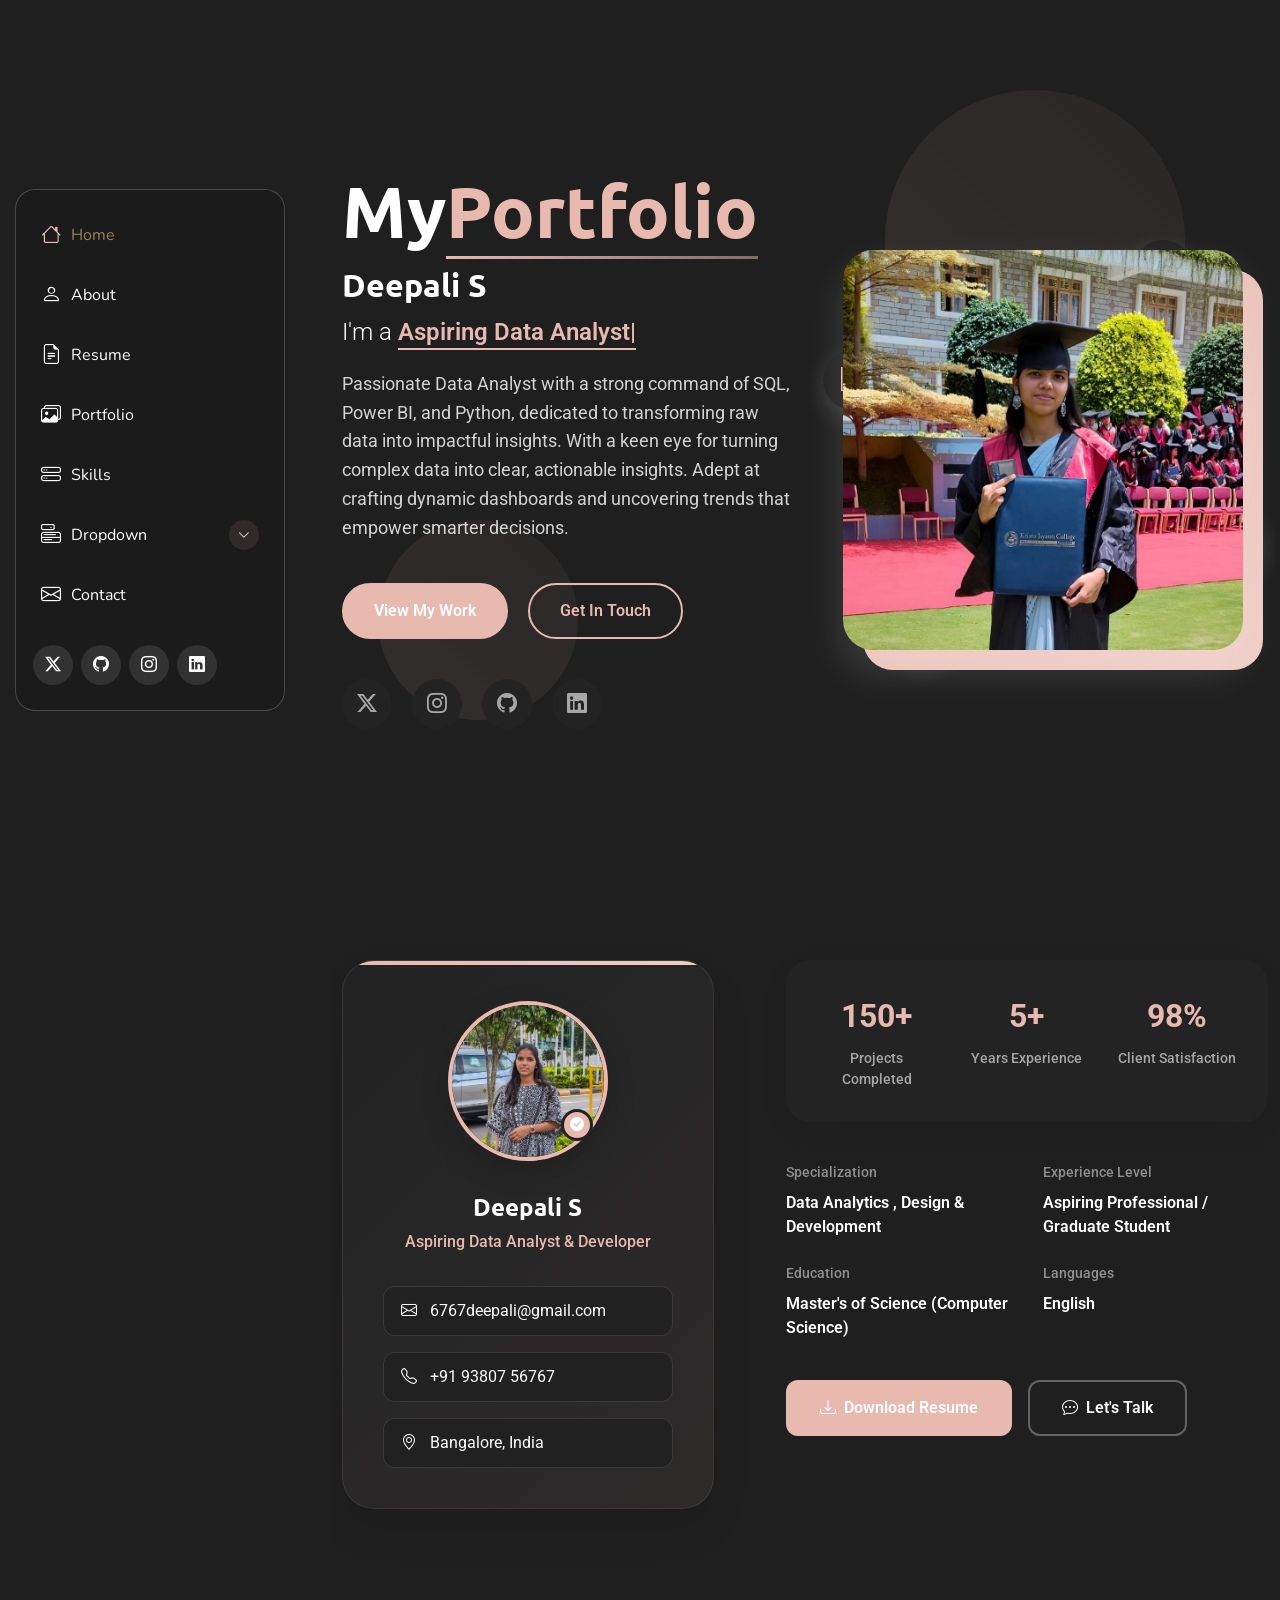
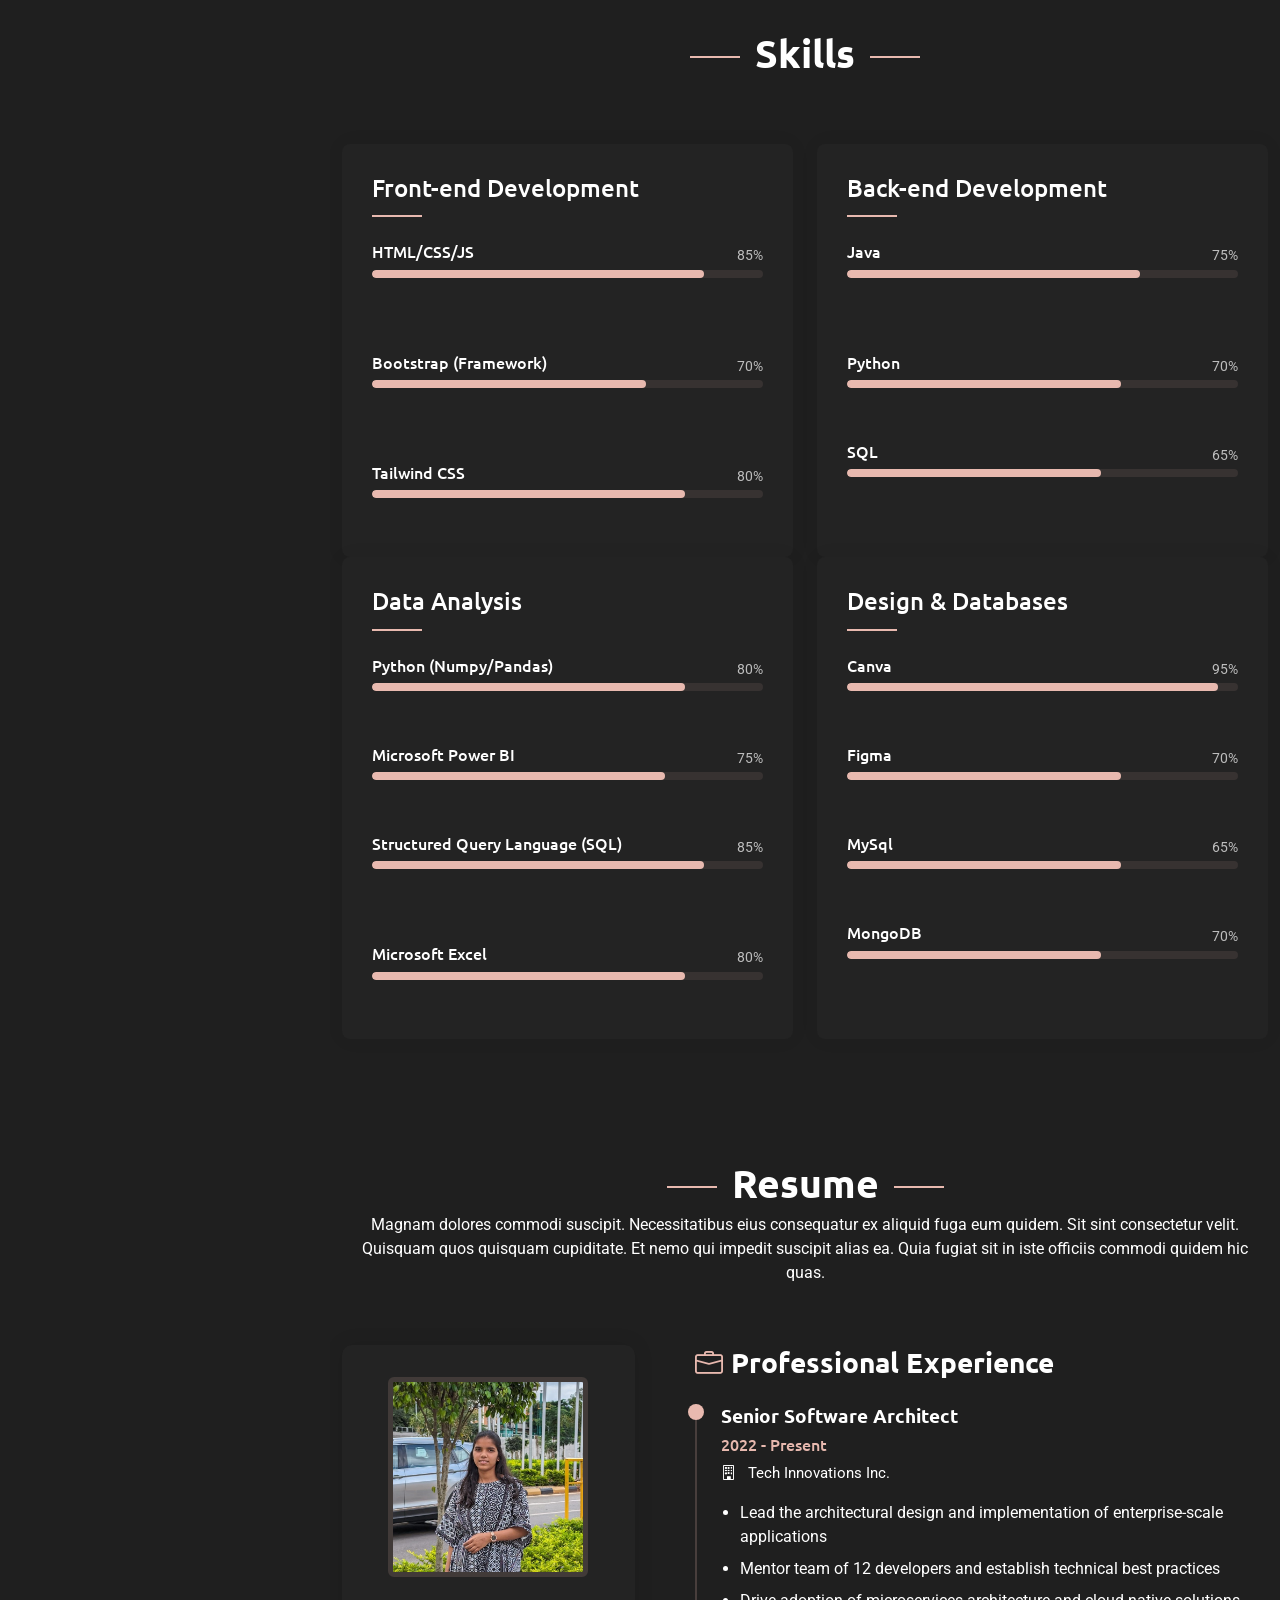
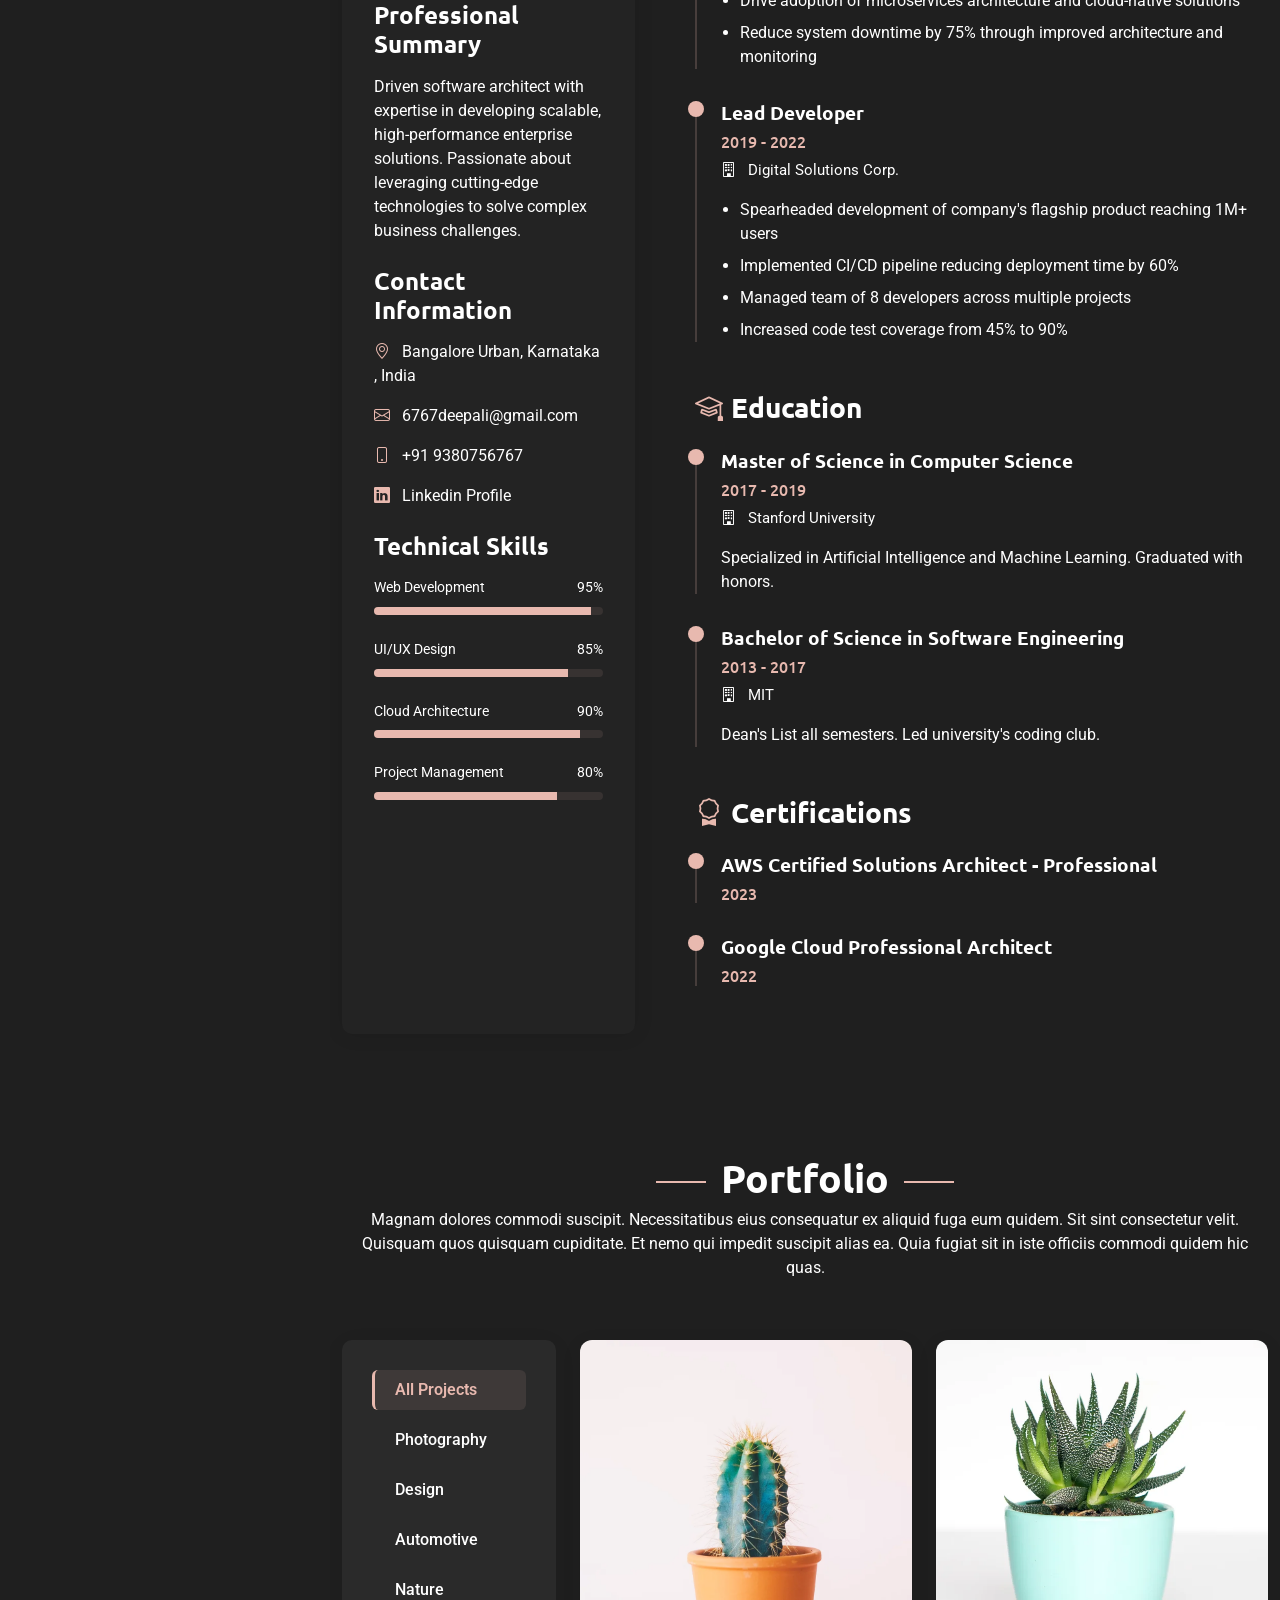
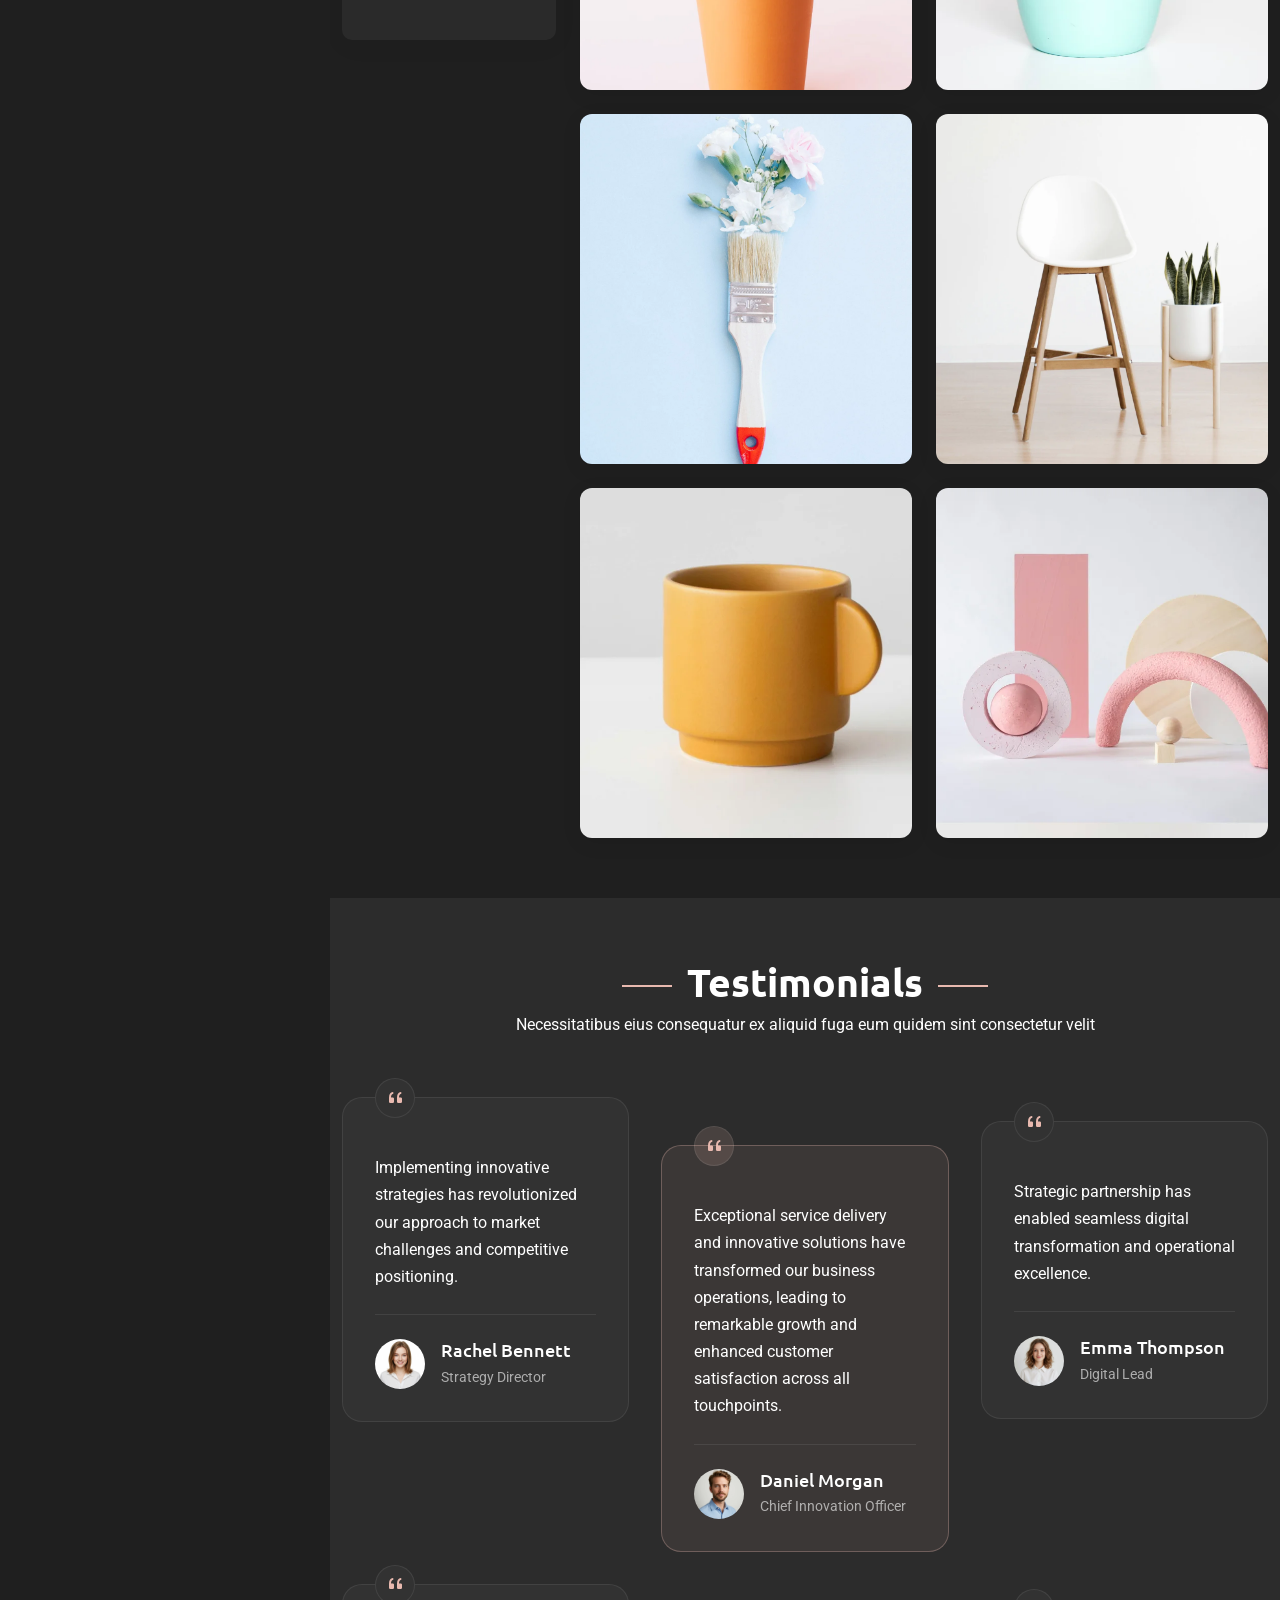
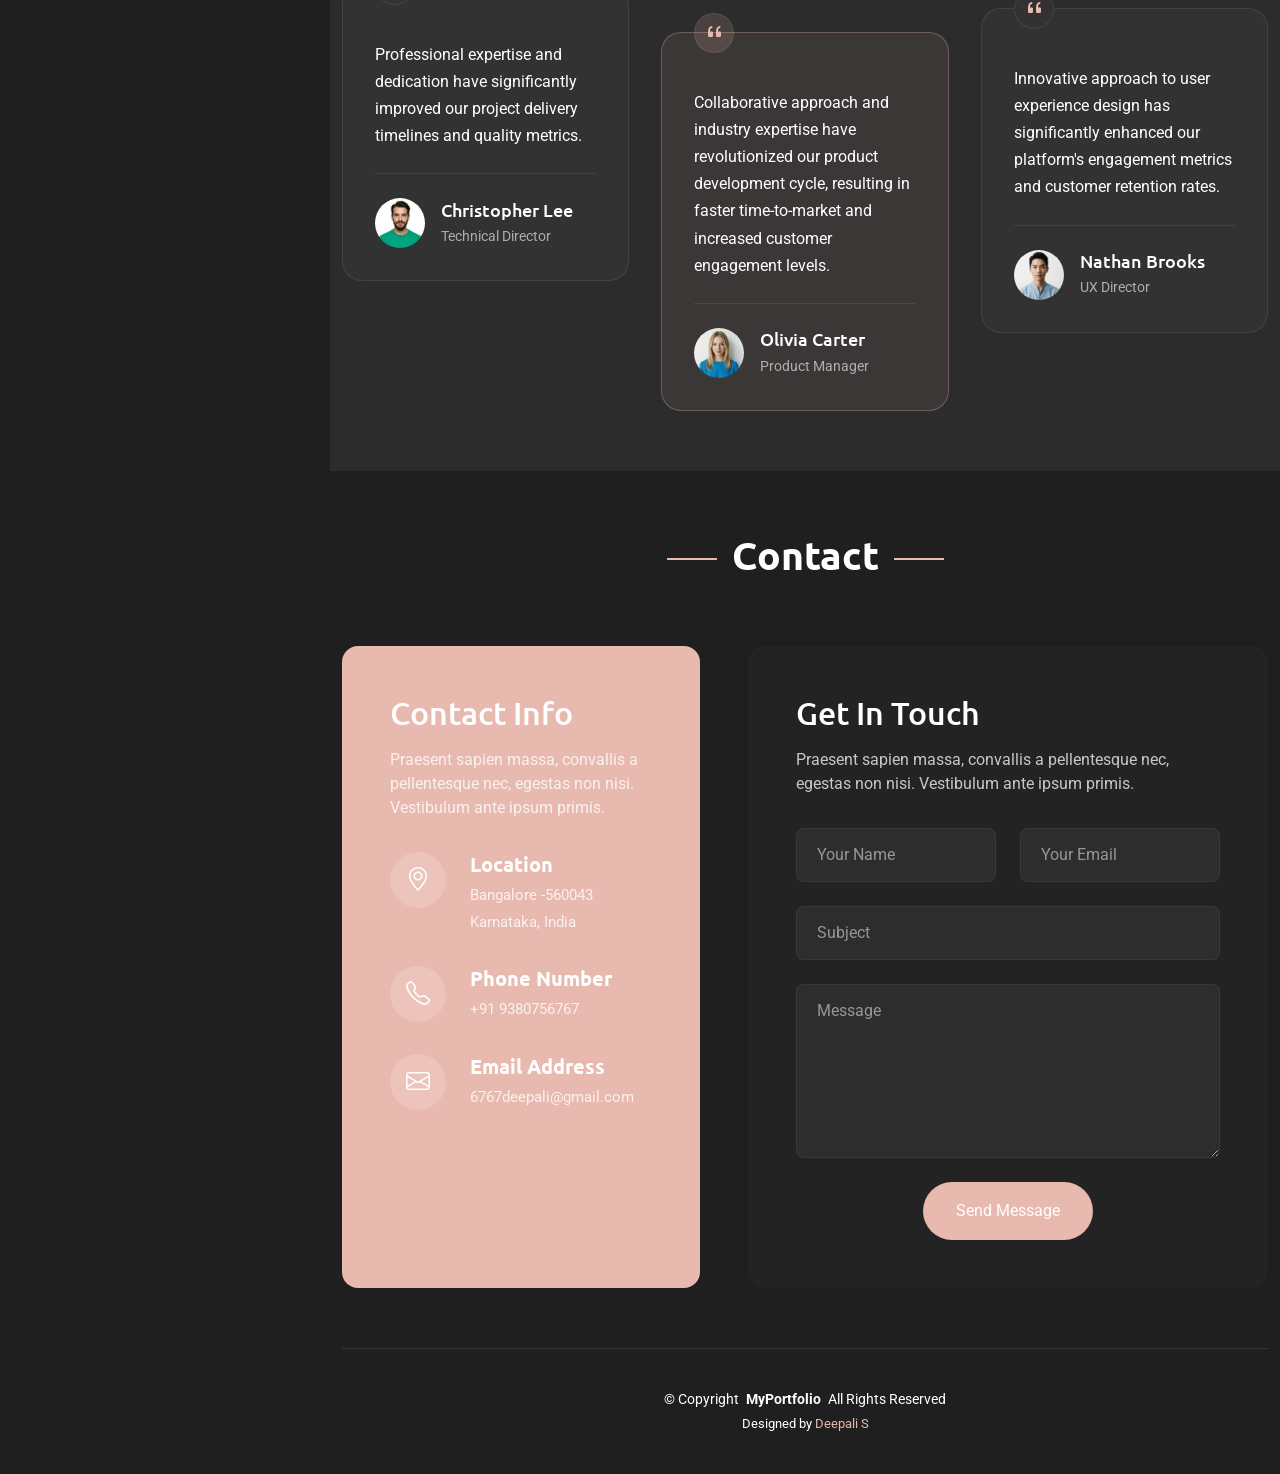
==== html/index.html @ 489d0251 "first commit" ====
<!DOCTYPE html>
<html lang="en">

<head>
  <meta charset="utf-8">
  <meta content="width=device-width, initial-scale=1.0" name="viewport">
  <title>My-Portfolio</title>
  <meta name="description" content="">
  <meta name="keywords" content="">

  <!-- Favicons -->
  <link href="../assets/img/favicon.png" rel="icon">
  <link href="../assets/img/apple-touch-icon.png" rel="apple-touch-icon">

  <!-- Fonts -->
  <link href="https://fonts.googleapis.com" rel="preconnect">
  <link href="https://fonts.gstatic.com" rel="preconnect" crossorigin>
  <link href="https://fonts.googleapis.com/css2?family=Roboto:ital,wght@0,100;0,300;0,400;0,500;0,700;0,900;1,100;1,300;1,400;1,500;1,700;1,900&family=Ubuntu:ital,wght@0,300;0,400;0,500;0,700;1,300;1,400;1,500;1,700&family=Nunito:ital,wght@0,200;0,300;0,400;0,500;0,600;0,700;0,800;0,900;1,200;1,300;1,400;1,500;1,600;1,700;1,800;1,900&display=swap" rel="stylesheet">

  <!-- Vendor CSS Files -->
  <link href="../assets/vendor/bootstrap/css/bootstrap.min.css" rel="stylesheet">
  <link href="../assets/vendor/bootstrap-icons/bootstrap-icons.css" rel="stylesheet">
  <link href="../assets/vendor/aos/aos.css" rel="stylesheet">
  <link href="../assets/vendor/glightbox/css/glightbox.min.css" rel="stylesheet">
  <link href="../assets/vendor/swiper/swiper-bundle.min.css" rel="stylesheet">

  <!-- Main CSS File -->
  <link href="../assets/css/main.css" rel="stylesheet">

  <!-- =======================================================
  * Template Name: SnapFolio
  * Template URL: https://bootstrapmade.com/snapfolio-bootstrap-portfolio-template/
  * Updated: Jun 13 2025 with Bootstrap v5.3.6
  * Author: BootstrapMade.com
  * License: https://bootstrapmade.com/license/
  ======================================================== -->
</head>

<body class="index-page">

  <header id="header" class="header dark-background d-flex flex-column justify-content-center">
    <i class="header-toggle d-xl-none bi bi-list"></i>

    <div class="header-container d-flex flex-column align-items-start">
      <nav id="navmenu" class="navmenu">
        <ul>
          <li><a href="#hero" class="active"><i class="bi bi-house navicon"></i>Home</a></li>
          <li><a href="#about"><i class="bi bi-person navicon"></i> About</a></li>
          <li><a href="#resume"><i class="bi bi-file-earmark-text navicon"></i> Resume</a></li>
          <li><a href="#portfolio"><i class="bi bi-images navicon"></i> Portfolio</a></li>
          <li><a href="#skills"><i class="bi bi-hdd-stack navicon"></i> Skills</a></li>
          <li class="dropdown"><a href="#"><i class="bi bi-menu-button navicon"></i> <span>Dropdown</span> <i class="bi bi-chevron-down toggle-dropdown"></i></a>
            <ul>
              <li><a href="#">Dropdown 1</a></li>
              <li class="dropdown"><a href="#"><span>Deep Dropdown</span> <i class="bi bi-chevron-down toggle-dropdown"></i></a>
                <ul>
                  <li><a href="#">Deep Dropdown 1</a></li>
                  <li><a href="#">Deep Dropdown 2</a></li>
                  <li><a href="#">Deep Dropdown 3</a></li>
                  <li><a href="#">Deep Dropdown 4</a></li>
                  <li><a href="#">Deep Dropdown 5</a></li>
                </ul>
              </li>
              <li><a href="#">Dropdown 2</a></li>
              <li><a href="#">Dropdown 3</a></li>
              <li><a href="#">Dropdown 4</a></li>
            </ul>
          </li>
          <li><a href="#contact"><i class="bi bi-envelope navicon"></i> Contact</a></li>
        </ul>
      </nav>

      <div class="social-links text-center">
        <a href="https://x.com/Deepa218878745?t=8wn1G0HInYg3TPsV9mpWaw&s=09"><i class="bi bi-twitter-x"></i></a>
        <a href="https://github.com/Deepali949593"><i class="bi bi-github"></i></a>
        <a href="https://www.instagram.com/_deepali25_/?igsh=MTNoZnQ5ZDhnbW82dg%3D%3D#"><i class="bi bi-instagram"></i></a>
        <a href="https://www.linkedin.com/in/deepali-s-273997238?utm_source=share&utm_campaign=share_via&utm_content=profile&utm_medium=android_app"><i class="bi bi-linkedin"></i></a>


      </div>

    </div>

  </header>

  <main class="main">

    <!-- Hero Section -->
    <section id="hero" class="hero section">

      <div class="background-elements">
        <div class="bg-circle circle-1"></div>
        <div class="bg-circle circle-2"></div>
      </div>

      <div class="hero-content">

        <div class="container">
          <div class="row align-items-center">

            <div class="col-lg-6" data-aos="fade-right" data-aos-delay="100">
              <div class="hero-text">
                <h1>My<span class="accent-text">Portfolio</span></h1>
                <h2>Deepali S</h2>
                <p class="lead">I'm a <span class="typed" data-typed-items="Aspiring Data Analyst, Designer, Python Developer, Developer"></span></p>
                <p class="description">Passionate Data Analyst with a strong command of SQL, Power BI, and Python, dedicated to transforming raw data
                  into impactful insights. With a keen eye for turning complex data into clear, actionable insights.
                  Adept at crafting dynamic dashboards and uncovering trends that empower smarter decisions.</p>

                <div class="hero-actions">
                  <a href="#portfolio" class="btn btn-primary">View My Work</a>
                  <a href="#contact" class="btn btn-outline">Get In Touch</a>
                </div>

                <div class="social-links">
                  <a href="https://x.com/Deepa218878745?t=8wn1G0HInYg3TPsV9mpWaw&s=09"><i class="bi bi-twitter-x"></i></a>
                  <a href="https://www.instagram.com/_deepali25_/?igsh=MTNoZnQ5ZDhnbW82dg%3D%3D#"><i class="bi bi-instagram"></i></a>
                  <a href="https://github.com/Deepali949593"><i class="bi bi-github"></i></a>
                  <a href="https://www.linkedin.com/in/deepali-s-273997238?utm_source=share&utm_campaign=share_via&utm_content=profile&utm_medium=android_app"><i class="bi bi-linkedin"></i></a>
                </div>
              </div>
            </div>

            <div class="col-lg-6" data-aos="fade-left" data-aos-delay="200">
              <div class="hero-visual">
                <div class="profile-container">
                  <div class="profile-background"></div>
                  <img src="../assets/img/profile/profile-2.jpg" alt="Alexander Chen" class="profile-image">
                  <div class="floating-elements">
                    <div class="floating-icon icon-1"><i class="bi bi-palette"></i></div>
                    <div class="floating-icon icon-2"><i class="bi bi-code-slash"></i></div>
                    <div class="floating-icon icon-3"><i class="bi bi-lightbulb"></i></div>
                    <div class="floating-icon icon-4"><i class="bi bi-graph-up"></i></div>
                  </div>
                </div>
              </div>
            </div>

          </div>
        </div>
      </div>

    </section><!-- /Hero Section -->

    <!-- About Section -->
    <section id="about" class="about section">

      <div class="container" data-aos="fade-up" data-aos-delay="100">

        <div class="row">
          <div class="col-lg-5" data-aos="zoom-in" data-aos-delay="200">
            <div class="profile-card">
              <div class="profile-header">
                <div class="profile-image">
                  <img src="../assets/img/profile/profile-square-3.jpg" alt="Profile Image" class="img-fluid">
                </div>
                <div class="profile-badge">
                  <i class="bi bi-check-circle-fill"></i>
                </div>
              </div>

              <div class="profile-content">
                <h3>Deepali S</h3>
                <p class="profession">Aspiring Data Analyst &amp; Developer</p>

                <div class="contact-links">
                  <a href="mailto:6767deepali@gmail.com" class="contact-item">
                    <i class="bi bi-envelope"></i>
                    6767deepali@gmail.com
                  </a>
                  <a href="tel:+919380756767" class="contact-item">
                    <i class="bi bi-telephone"></i>
                    +91 93807 56767
                  </a>
                  <a href="#" class="contact-item">
                    <i class="bi bi-geo-alt"></i>
                    Bangalore, India
                  </a>
                </div>
              </div>
            </div>
          </div>

          <div class="col-lg-7" data-aos="fade-left" data-aos-delay="300">
            <div class="about-content">
<!--              <div class="section-header">-->
<!--                <span class="badge-text">Get to Know Me</span>-->
<!--                <h2>Passionate About Creating Digital Experiences</h2>-->
<!--              </div>-->

<!--              <div class="description">-->
<!--                <p>Sed ut perspiciatis unde omnis iste natus error sit voluptatem accusantium doloremque laudantium, totam rem aperiam, eaque ipsa quae ab illo inventore veritatis et quasi architecto beatae vitae dicta sunt explicabo.</p>-->

<!--                <p>Ut enim ad minima veniam, quis nostrum exercitationem ullam corporis suscipit laboriosam, nisi ut aliquid ex ea commodi consequatur.</p>-->
<!--              </div>-->

              <div class="stats-grid">
                <div class="stat-item">
                  <div class="stat-number">150+</div>
                  <div class="stat-label">Projects Completed</div>
                </div>
                <div class="stat-item">
                  <div class="stat-number">5+</div>
                  <div class="stat-label">Years Experience</div>
                </div>
                <div class="stat-item">
                  <div class="stat-number">98%</div>
                  <div class="stat-label">Client Satisfaction</div>
                </div>
              </div>

              <div class="details-grid">
                <div class="detail-row">
                  <div class="detail-item">
                    <span class="detail-label">Specialization</span>
                    <span class="detail-value">Data Analytics , Design  &amp; Development</span>
                  </div>
                  <div class="detail-item">
                    <span class="detail-label">Experience Level</span>
                    <span class="detail-value">Aspiring Professional / Graduate Student</span>
                  </div>
                </div>
                <div class="detail-row">
                  <div class="detail-item">
                    <span class="detail-label">Education</span>
                    <span class="detail-value">Master's of Science (Computer Science)</span>
                  </div>
                  <div class="detail-item">
                    <span class="detail-label">Languages</span>
                    <span class="detail-value">English </span>
                  </div>
                </div>
              </div>

              <div class="cta-section">
                <a href="../assets/img/Deepali_Resume.pdf" class="btn btn-primary" download>
                  <i class="bi bi-download"></i>
                  Download Resume
                </a>
                <a href="#contact" class="btn btn-outline">
                  <i class="bi bi-chat-dots"></i>
                  Let's Talk
                </a>
              </div>
            </div>
          </div>
        </div>

      </div>

    </section><!-- /About Section -->

    <!-- Stats Section -->
<!--    <section id="stats" class="stats section light-background">-->

<!--      <div class="container" data-aos="fade-up" data-aos-delay="100">-->

<!--        <div class="row justify-content-center">-->
<!--          <div class="col-lg-10">-->
<!--            <div class="stats-wrapper">-->
<!--              <div class="stats-item" data-aos="zoom-in" data-aos-delay="150">-->
<!--                <div class="icon-wrapper">-->
<!--                  <i class="bi bi-emoji-smile"></i>-->
<!--                </div>-->
<!--                <span data-purecounter-start="0" data-purecounter-end="232" data-purecounter-duration="1" class="purecounter"></span>-->
<!--                <p>Happy Clients</p>-->
<!--              </div>&lt;!&ndash; End Stats Item &ndash;&gt;-->

<!--              <div class="stats-item" data-aos="zoom-in" data-aos-delay="200">-->
<!--                <div class="icon-wrapper">-->
<!--                  <i class="bi bi-journal-richtext"></i>-->
<!--                </div>-->
<!--                <span data-purecounter-start="0" data-purecounter-end="521" data-purecounter-duration="1" class="purecounter"></span>-->
<!--                <p>Projects</p>-->
<!--              </div>&lt;!&ndash; End Stats Item &ndash;&gt;-->

<!--              <div class="stats-item" data-aos="zoom-in" data-aos-delay="250">-->
<!--                <div class="icon-wrapper">-->
<!--                  <i class="bi bi-headset"></i>-->
<!--                </div>-->
<!--                <span data-purecounter-start="0" data-purecounter-end="1463" data-purecounter-duration="1" class="purecounter"></span>-->
<!--                <p>Hours Of Support</p>-->
<!--              </div>&lt;!&ndash; End Stats Item &ndash;&gt;-->

<!--              <div class="stats-item" data-aos="zoom-in" data-aos-delay="300">-->
<!--                <div class="icon-wrapper">-->
<!--                  <i class="bi bi-people"></i>-->
<!--                </div>-->
<!--                <span data-purecounter-start="0" data-purecounter-end="15" data-purecounter-duration="1" class="purecounter"></span>-->
<!--                <p>Hard Workers</p>-->
<!--              </div>&lt;!&ndash; End Stats Item &ndash;&gt;-->
<!--            </div>-->
<!--          </div>-->
<!--        </div>-->

<!--      </div>-->

<!--    </section>&lt;!&ndash; /Stats Section &ndash;&gt;-->

    <!-- Skills Section -->
    <section id="skills" class="skills section">

      <!-- Section Title -->
      <div class="container section-title" data-aos="fade-up">
        <h2>Skills</h2>
<!--        <p>Necessitatibus eius consequatur ex aliquid fuga eum quidem sint consectetur velit</p>-->
      </div><!-- End Section Title -->

      <div class="container" data-aos="fade-up" data-aos-delay="100">

        <div class="row">
          <div class="col-lg-6">
            <div class="skills-category" data-aos="fade-up" data-aos-delay="200">
              <h3>Front-end Development</h3>
              <div class="skills-animation">
                <div class="skill-item">
                  <div class="d-flex justify-content-between align-items-center">
                    <h4>HTML/CSS/JS</h4>
                    <span class="skill-percentage">85%</span>
                  </div>
                  <div class="progress">
                    <div class="progress-bar" role="progressbar" aria-valuenow="85" aria-valuemin="0" aria-valuemax="100"></div>
                  </div>
                  <div class="skill-tooltip">Intermediate level knowledge of HTML5 ,CSS3 and JS techniques</div>
                </div>

                <div class="skill-item">
                  <div class="d-flex justify-content-between align-items-center">
                    <h4>Bootstrap (Framework)</h4>
                    <span class="skill-percentage">70%</span>
                  </div>
                  <div class="progress">
                    <div class="progress-bar" role="progressbar" aria-valuenow="70" aria-valuemin="0" aria-valuemax="100"></div>
                  </div>
                  <div class="skill-tooltip">Strong proficiency in ES6+, DOM manipulation, and modern frameworks</div>
                </div>

                <div class="skill-item">
                  <div class="d-flex justify-content-between align-items-center">
                    <h4>Tailwind CSS</h4>
                    <span class="skill-percentage">80%</span>
                  </div>
                  <div class="progress">
                    <div class="progress-bar" role="progressbar" aria-valuenow="80" aria-valuemin="0" aria-valuemax="100"></div>
                  </div>
                  <div class="skill-tooltip">Utility-first CSS framework for fast and responsive UI design.</div>
                </div>
              </div>
            </div><!-- End Frontend Skills -->
          </div>

          <div class="col-lg-6">
            <div class="skills-category" data-aos="fade-up" data-aos-delay="300">
              <h3>Back-end Development</h3>
              <div class="skills-animation">
                <div class="skill-item">
                  <div class="d-flex justify-content-between align-items-center">
                    <h4>Java</h4>
                    <span class="skill-percentage">75%</span>
                  </div>
                  <div class="progress">
                    <div class="progress-bar" role="progressbar" aria-valuenow="75" aria-valuemin="0" aria-valuemax="100"></div>
                  </div>
                  <div class="skill-tooltip"> Develop robust applications with OOP principles and backend logic.</div>
                </div>

                <div class="skill-item">
                  <div class="d-flex justify-content-between align-items-center">
                    <h4>Python</h4>
                    <span class="skill-percentage">70%</span>
                  </div>
                  <div class="progress">
                    <div class="progress-bar" role="progressbar" aria-valuenow="70" aria-valuemin="0" aria-valuemax="100"></div>
                  </div>
                  <div class="skill-tooltip">Python development with Django and data analysis tools</div>
                </div>

                <div class="skill-item">
                  <div class="d-flex justify-content-between align-items-center">
                    <h4>SQL</h4>
                    <span class="skill-percentage">65%</span>
                  </div>
                  <div class="progress">
                    <div class="progress-bar" role="progressbar" aria-valuenow="65" aria-valuemin="0" aria-valuemax="100"></div>
                  </div>
                  <div class="skill-tooltip">Database design, optimization, and complex queries</div>
                </div>
              </div>
            </div><!-- End Backend Skills -->


          </div>
        </div>

      </div>


      <div class="container" data-aos="fade-up" data-aos-delay="100">

        <div class="row">
          <div class="col-lg-6">
            <div class="skills-category" data-aos="fade-up" data-aos-delay="200">
              <h3>Data Analysis</h3>
              <div class="skills-animation">
                <div class="skill-item">
                  <div class="d-flex justify-content-between align-items-center">
                    <h4>Python (Numpy/Pandas)</h4>
                    <span class="skill-percentage">80%</span>
                  </div>
                  <div class="progress">
                    <div class="progress-bar" role="progressbar" aria-valuenow="80" aria-valuemin="0" aria-valuemax="100"></div>
                  </div>
                  <div class="skill-tooltip">Data Cleaning , transformation & Visualization</div>
                </div>

                <div class="skill-item">
                  <div class="d-flex justify-content-between align-items-center">
                    <h4>Microsoft Power BI</h4>
                    <span class="skill-percentage">75%</span>
                  </div>
                  <div class="progress">
                    <div class="progress-bar" role="progressbar" aria-valuenow="75" aria-valuemin="0" aria-valuemax="100"></div>
                  </div>
                  <div class="skill-tooltip">Interactive Dashboards & KPI's</div>
                </div>

                <div class="skill-item">
                  <div class="d-flex justify-content-between align-items-center">
                    <h4>Structured Query Language (SQL) </h4>
                    <span class="skill-percentage">85%</span>
                  </div>
                  <div class="progress">
                    <div class="progress-bar" role="progressbar" aria-valuenow="85" aria-valuemin="0" aria-valuemax="100"></div>
                  </div>
                  <div class="skill-tooltip">Optimized SQL queries for data analysis, reporting, and database management.</div>
                </div>

                <div class="skill-item">
                  <div class="d-flex justify-content-between align-items-center">
                    <h4>Microsoft Excel </h4>
                    <span class="skill-percentage">80%</span>
                  </div>
                  <div class="progress">
                    <div class="progress-bar" role="progressbar" aria-valuenow="80" aria-valuemin="0" aria-valuemax="100"></div>
                  </div>
                  <div class="skill-tooltip">Pivot tables,Power Query, lookups & DB Connections</div>
                </div>
              </div>
            </div><!-- End Data Analysis Skills -->
          </div>

          <div class="col-lg-6">
            <div class="skills-category" data-aos="fade-up" data-aos-delay="300">
              <h3>Design & Databases </h3>
              <div class="skills-animation">
                <div class="skill-item">
                  <div class="d-flex justify-content-between align-items-center">
                    <h4>Canva</h4>
                    <span class="skill-percentage">95%</span>
                  </div>
                  <div class="progress">
                    <div class="progress-bar" role="progressbar" aria-valuenow="95" aria-valuemin="0" aria-valuemax="100"></div>
                  </div>
                  <div class="skill-tooltip">Creative designs, Logo's , Posters and Portfolio's</div>
                </div>

                <div class="skill-item">
                  <div class="d-flex justify-content-between align-items-center">
                    <h4>Figma</h4>
                    <span class="skill-percentage">70%</span>
                  </div>
                  <div class="progress">
                    <div class="progress-bar" role="progressbar" aria-valuenow="70" aria-valuemin="0" aria-valuemax="100"></div>
                  </div>
                  <div class="skill-tooltip">UI/UX wireframing, prototyping & collaborative design</div>
                </div>

                <div class="skill-item">
                  <div class="d-flex justify-content-between align-items-center">
                    <h4>MySql</h4>
                    <span class="skill-percentage">65%</span>
                  </div>
                  <div class="progress">
                    <div class="progress-bar" role="progressbar" aria-valuenow="70" aria-valuemin="0" aria-valuemax="100"></div>
                  </div>
                  <div class="skill-tooltip">Relational database queries, joins, and schema design</div>
                </div>

                <div class="skill-item">
                  <div class="d-flex justify-content-between align-items-center">
                    <h4>MongoDB</h4>
                    <span class="skill-percentage">70%</span>
                  </div>
                  <div class="progress">
                    <div class="progress-bar" role="progressbar" aria-valuenow="65" aria-valuemin="0" aria-valuemax="100"></div>
                  </div>
                  <div class="skill-tooltip">NoSQL document-based modeling and CRUD operations</div>
                </div>
              </div>
            </div><!-- End Design and Databases -->


          </div>
        </div>

      </div>

    </section><!-- /Skills Section -->

    <!-- Resume Section -->
    <section id="resume" class="resume section">

      <!-- Section Title -->
      <div class="container section-title" data-aos="fade-up">
        <h2>Resume</h2>
        <p>Magnam dolores commodi suscipit. Necessitatibus eius consequatur ex aliquid fuga eum quidem. Sit sint consectetur velit. Quisquam quos quisquam cupiditate. Et nemo qui impedit suscipit alias ea. Quia fugiat sit in iste officiis commodi quidem hic quas.</p>
      </div><!-- End Section Title -->

      <div class="container" data-aos="fade-up" data-aos-delay="100">

        <div class="row gy-4">
          <!-- Left column with summary and contact -->
          <div class="col-lg-4">
            <div class="resume-side" data-aos="fade-right" data-aos-delay="100">
              <div class="profile-img mb-4">
                <img src="../assets/img/profile/profile-square-3.jpg" alt="Profile" class="img-fluid rounded">
              </div>

              <h3>Professional Summary</h3>
              <p>Driven software architect with expertise in developing scalable, high-performance enterprise solutions. Passionate about leveraging cutting-edge technologies to solve complex business challenges.</p>

              <h3 class="mt-4">Contact Information</h3>
              <ul class="contact-info list-unstyled">
                <li><i class="bi bi-geo-alt"></i> Bangalore Urban, Karnataka , India</li>
                <li><i class="bi bi-envelope"></i> 6767deepali@gmail.com</li>
                <li><i class="bi bi-phone"></i> +91 9380756767</li>
                <li><i class="bi bi-linkedin"></i> <a href="https://www.linkedin.com/in/deepali-s-273997238?utm_source=share&utm_campaign=share_via&utm_content=profile&utm_medium=android_app" style="color: white;">Linkedin Profile</a>
                  </li>
              </ul>

              <div class="skills-animation mt-4">
                <h3>Technical Skills</h3>
                <div class="skill-item">
                  <div class="d-flex justify-content-between">
                    <span>Web Development</span>
                    <span>95%</span>
                  </div>
                  <div class="progress">
                    <div class="progress-bar" role="progressbar" aria-valuenow="95" aria-valuemin="0" aria-valuemax="100"></div>
                  </div>
                </div>

                <div class="skill-item">
                  <div class="d-flex justify-content-between">
                    <span>UI/UX Design</span>
                    <span>85%</span>
                  </div>
                  <div class="progress">
                    <div class="progress-bar" role="progressbar" aria-valuenow="85" aria-valuemin="0" aria-valuemax="100"></div>
                  </div>
                </div>

                <div class="skill-item">
                  <div class="d-flex justify-content-between">
                    <span>Cloud Architecture</span>
                    <span>90%</span>
                  </div>
                  <div class="progress">
                    <div class="progress-bar" role="progressbar" aria-valuenow="90" aria-valuemin="0" aria-valuemax="100"></div>
                  </div>
                </div>

                <div class="skill-item">
                  <div class="d-flex justify-content-between">
                    <span>Project Management</span>
                    <span>80%</span>
                  </div>
                  <div class="progress">
                    <div class="progress-bar" role="progressbar" aria-valuenow="80" aria-valuemin="0" aria-valuemax="100"></div>
                  </div>
                </div>
              </div>
            </div>
          </div>

          <!-- Right column with experience and education -->
          <div class="col-lg-8 ps-4 ps-lg-5">
            <!-- Experience Section -->
            <div class="resume-section" data-aos="fade-up">
              <h3><i class="bi bi-briefcase me-2"></i>Professional Experience</h3>

              <div class="resume-item">
                <h4>Senior Software Architect</h4>
                <h5>2022 - Present</h5>
                <p class="company"><i class="bi bi-building"></i> Tech Innovations Inc.</p>
                <ul>
                  <li>Lead the architectural design and implementation of enterprise-scale applications</li>
                  <li>Mentor team of 12 developers and establish technical best practices</li>
                  <li>Drive adoption of microservices architecture and cloud-native solutions</li>
                  <li>Reduce system downtime by 75% through improved architecture and monitoring</li>
                </ul>
              </div>

              <div class="resume-item">
                <h4>Lead Developer</h4>
                <h5>2019 - 2022</h5>
                <p class="company"><i class="bi bi-building"></i> Digital Solutions Corp.</p>
                <ul>
                  <li>Spearheaded development of company's flagship product reaching 1M+ users</li>
                  <li>Implemented CI/CD pipeline reducing deployment time by 60%</li>
                  <li>Managed team of 8 developers across multiple projects</li>
                  <li>Increased code test coverage from 45% to 90%</li>
                </ul>
              </div>
            </div>

            <!-- Education Section -->
            <div class="resume-section" data-aos="fade-up" data-aos-delay="100">
              <h3><i class="bi bi-mortarboard me-2"></i>Education</h3>

              <div class="resume-item">
                <h4>Master of Science in Computer Science</h4>
                <h5>2017 - 2019</h5>
                <p class="company"><i class="bi bi-building"></i> Stanford University</p>
                <p>Specialized in Artificial Intelligence and Machine Learning. Graduated with honors.</p>
              </div>

              <div class="resume-item">
                <h4>Bachelor of Science in Software Engineering</h4>
                <h5>2013 - 2017</h5>
                <p class="company"><i class="bi bi-building"></i> MIT</p>
                <p>Dean's List all semesters. Led university's coding club.</p>
              </div>
            </div>

            <!-- Certifications Section -->
            <div class="resume-section" data-aos="fade-up" data-aos-delay="200">
              <h3><i class="bi bi-award me-2"></i>Certifications</h3>

              <div class="resume-item">
                <h4>AWS Certified Solutions Architect - Professional</h4>
                <h5>2023</h5>
              </div>

              <div class="resume-item">
                <h4>Google Cloud Professional Architect</h4>
                <h5>2022</h5>
              </div>
            </div>
          </div>
        </div>

      </div>

    </section><!-- /Resume Section -->

    <!-- Portfolio Section -->
    <section id="portfolio" class="portfolio section">

      <!-- Section Title -->
      <div class="container section-title" data-aos="fade-up">
        <h2>Portfolio</h2>
        <p>Magnam dolores commodi suscipit. Necessitatibus eius consequatur ex aliquid fuga eum quidem. Sit sint consectetur velit. Quisquam quos quisquam cupiditate. Et nemo qui impedit suscipit alias ea. Quia fugiat sit in iste officiis commodi quidem hic quas.</p>
      </div><!-- End Section Title -->

      <div class="container" data-aos="fade-up" data-aos-delay="100">

        <div class="isotope-layout" data-default-filter="*" data-layout="masonry" data-sort="original-order">

          <div class="row">
            <div class="col-lg-3 filter-sidebar">
              <div class="filters-wrapper" data-aos="fade-right" data-aos-delay="150">
                <ul class="portfolio-filters isotope-filters">
                  <li data-filter="*" class="filter-active">All Projects</li>
                  <li data-filter=".filter-photography">Photography</li>
                  <li data-filter=".filter-design">Design</li>
                  <li data-filter=".filter-automotive">Automotive</li>
                  <li data-filter=".filter-nature">Nature</li>
                </ul>
              </div>
            </div>

            <div class="col-lg-9">
              <div class="row gy-4 portfolio-container isotope-container" data-aos="fade-up" data-aos-delay="200">

                <div class="col-lg-6 col-md-6 portfolio-item isotope-item filter-photography">
                  <div class="portfolio-wrap">
                    <img src="../assets/img/portfolio/portfolio-portrait-1.webp" class="img-fluid" alt="Portfolio Image" loading="lazy">
                    <div class="portfolio-info">
                      <div class="content">
                        <span class="category">Photography</span>
                        <h4>Capturing Moments</h4>
                        <div class="portfolio-links">
                          <a href="../assets/img/portfolio/portfolio-portrait-1.webp" class="glightbox" title="Capturing Moments"><i class="bi bi-plus-lg"></i></a>
                          <a href="portfolio-details.html" title="More Details"><i class="bi bi-arrow-right"></i></a>
                        </div>
                      </div>
                    </div>
                  </div>
                </div><!-- End Portfolio Item -->

                <div class="col-lg-6 col-md-6 portfolio-item isotope-item filter-design">
                  <div class="portfolio-wrap">
                    <img src="../assets/img/portfolio/portfolio-2.webp" class="img-fluid" alt="Portfolio Image" loading="lazy">
                    <div class="portfolio-info">
                      <div class="content">
                        <span class="category">Web Design</span>
                        <h4>Woodcraft Design</h4>
                        <div class="portfolio-links">
                          <a href="../assets/img/portfolio/portfolio-2.webp" class="glightbox" title="Woodcraft Design"><i class="bi bi-plus-lg"></i></a>
                          <a href="portfolio-details.html" title="More Details"><i class="bi bi-arrow-right"></i></a>
                        </div>
                      </div>
                    </div>
                  </div>
                </div><!-- End Portfolio Item -->

                <div class="col-lg-6 col-md-6 portfolio-item isotope-item filter-automotive">
                  <div class="portfolio-wrap">
                    <img src="../assets/img/portfolio/portfolio-portrait-2.webp" class="img-fluid" alt="Portfolio Image" loading="lazy">
                    <div class="portfolio-info">
                      <div class="content">
                        <span class="category">Automotive</span>
                        <h4>Classic Beauty</h4>
                        <div class="portfolio-links">
                          <a href="../assets/img/portfolio/portfolio-portrait-2.webp" class="glightbox" title="Classic Beauty"><i class="bi bi-plus-lg"></i></a>
                          <a href="portfolio-details.html" title="More Details"><i class="bi bi-arrow-right"></i></a>
                        </div>
                      </div>
                    </div>
                  </div>
                </div><!-- End Portfolio Item -->

                <div class="col-lg-6 col-md-6 portfolio-item isotope-item filter-nature">
                  <div class="portfolio-wrap">
                    <img src="../assets/img/portfolio/portfolio-portrait-4.webp" class="img-fluid" alt="Portfolio Image" loading="lazy">
                    <div class="portfolio-info">
                      <div class="content">
                        <span class="category">Nature</span>
                        <h4>Natural Growth</h4>
                        <div class="portfolio-links">
                          <a href="../assets/img/portfolio/portfolio-portrait-4.webp" class="glightbox" title="Natural Growth"><i class="bi bi-plus-lg"></i></a>
                          <a href="portfolio-details.html" title="More Details"><i class="bi bi-arrow-right"></i></a>
                        </div>
                      </div>
                    </div>
                  </div>
                </div><!-- End Portfolio Item -->

                <div class="col-lg-6 col-md-6 portfolio-item isotope-item filter-photography">
                  <div class="portfolio-wrap">
                    <img src="../assets/img/portfolio/portfolio-5.webp" class="img-fluid" alt="Portfolio Image" loading="lazy">
                    <div class="portfolio-info">
                      <div class="content">
                        <span class="category">Photography</span>
                        <h4>Urban Stories</h4>
                        <div class="portfolio-links">
                          <a href="../assets/img/portfolio/portfolio-5.webp" class="glightbox" title="Urban Stories"><i class="bi bi-plus-lg"></i></a>
                          <a href="portfolio-details.html" title="More Details"><i class="bi bi-arrow-right"></i></a>
                        </div>
                      </div>
                    </div>
                  </div>
                </div><!-- End Portfolio Item -->

                <div class="col-lg-6 col-md-6 portfolio-item isotope-item filter-design">
                  <div class="portfolio-wrap">
                    <img src="../assets/img/portfolio/portfolio-6.webp" class="img-fluid" alt="Portfolio Image" loading="lazy">
                    <div class="portfolio-info">
                      <div class="content">
                        <span class="category">Web Design</span>
                        <h4>Digital Experience</h4>
                        <div class="portfolio-links">
                          <a href="../assets/img/portfolio/portfolio-6.webp" class="glightbox" title="Digital Experience"><i class="bi bi-plus-lg"></i></a>
                          <a href="portfolio-details.html" title="More Details"><i class="bi bi-arrow-right"></i></a>
                        </div>
                      </div>
                    </div>
                  </div>
                </div><!-- End Portfolio Item -->

              </div><!-- End Portfolio Container -->
            </div>
          </div>

        </div>

      </div>

    </section><!-- /Portfolio Section -->

<!--    &lt;!&ndash; Services Section &ndash;&gt;-->
<!--    <section id="services" class="services section">-->

<!--      &lt;!&ndash; Section Title &ndash;&gt;-->
<!--      <div class="container section-title" data-aos="fade-up">-->
<!--        <h2>Services</h2>-->
<!--        <p>Necessitatibus eius consequatur ex aliquid fuga eum quidem sint consectetur velit</p>-->
<!--      </div>&lt;!&ndash; End Section Title &ndash;&gt;-->

<!--      <div class="container" data-aos="fade-up" data-aos-delay="100">-->

<!--        <div class="service-header">-->
<!--          <div class="row align-items-center">-->
<!--            <div class="col-lg-8 col-md-12">-->
<!--              <div class="service-intro">-->
<!--                <h2 class="service-heading">-->
<!--                  <div>Innovative business</div>-->
<!--                  <div><span>performance solutions</span></div>-->
<!--                </h2>-->
<!--              </div>-->
<!--            </div>-->
<!--            <div class="col-lg-4 col-md-12">-->
<!--              <div class="service-summary">-->
<!--                <p>-->
<!--                  We integrate forward-thinking strategies, creative approaches, and state-of-the-art technologies to deliver exceptional customer experiences that drive growth and engage target markets.-->
<!--                </p>-->
<!--                <a href="services.html" class="service-btn">-->
<!--                  View All Services-->
<!--                  <i class="bi bi-arrow-right"></i>-->
<!--                </a>-->
<!--              </div>-->
<!--            </div>-->
<!--          </div>-->
<!--        </div>-->

<!--        <div class="row justify-content-center">-->
<!--          <div class="col-lg-4 col-md-6" data-aos="fade-up" data-aos-delay="100">-->
<!--            <div class="service-card position-relative z-1">-->
<!--              <div class="service-icon">-->
<!--                <i class="bi bi-palette"></i>-->
<!--              </div>-->
<!--              <a href="service-details.html" class="card-action d-flex align-items-center justify-content-center rounded-circle">-->
<!--                <i class="bi bi-arrow-up-right"></i>-->
<!--              </a>-->
<!--              <h3>-->
<!--                <a href="service-details.html">-->
<!--                  Creative <span>branding</span>-->
<!--                </a>-->
<!--              </h3>-->
<!--              <p>-->
<!--                Nulla facilisi. Maecenas eget magna neque. Suspendisse potenti. Curabitur eleifend nisi non magna vulputate, vel condimentum libero tempus. Proin consectetur feugiat diam.-->
<!--              </p>-->
<!--            </div>-->
<!--          </div>-->
<!--          <div class="col-lg-4 col-md-6" data-aos="fade-up" data-aos-delay="200">-->
<!--            <div class="service-card position-relative z-1">-->
<!--              <div class="service-icon">-->
<!--                <i class="bi bi-gem"></i>-->
<!--              </div>-->
<!--              <a href="service-details.html" class="card-action d-flex align-items-center justify-content-center rounded-circle">-->
<!--                <i class="bi bi-arrow-up-right"></i>-->
<!--              </a>-->
<!--              <h3>-->
<!--                <a href="service-details.html">-->
<!--                  Design <span>systems</span>-->
<!--                </a>-->
<!--              </h3>-->
<!--              <p>-->
<!--                Praesent euismod varius tellus, vel bibendum nunc interdum at. Donec vehicula diam vel metus venenatis convallis. Aliquam erat volutpat. Etiam viverra magna sit amet.-->
<!--              </p>-->
<!--            </div>-->
<!--          </div>-->
<!--          <div class="col-lg-4 col-md-6" data-aos="fade-up" data-aos-delay="300">-->
<!--            <div class="service-card position-relative z-1">-->
<!--              <div class="service-icon">-->
<!--                <i class="bi bi-megaphone"></i>-->
<!--              </div>-->
<!--              <a href="service-details.html" class="card-action d-flex align-items-center justify-content-center rounded-circle">-->
<!--                <i class="bi bi-arrow-up-right"></i>-->
<!--              </a>-->
<!--              <h3>-->
<!--                <a href="service-details.html">-->
<!--                  Marketing <span>strategies</span>-->
<!--                </a>-->
<!--              </h3>-->
<!--              <p>-->
<!--                Vivamus tempor velit id magna dictum, sed fermentum nisi faucibus. Integer nec pretium sapien. Fusce tincidunt ligula et purus consequat, ac pellentesque nulla eleifend.-->
<!--              </p>-->
<!--            </div>-->
<!--          </div>-->
<!--          <div class="col-lg-4 col-md-6" data-aos="fade-up" data-aos-delay="100">-->
<!--            <div class="service-card position-relative z-1">-->
<!--              <div class="service-icon">-->
<!--                <i class="bi bi-code-slash"></i>-->
<!--              </div>-->
<!--              <a href="service-details.html" class="card-action d-flex align-items-center justify-content-center rounded-circle">-->
<!--                <i class="bi bi-arrow-up-right"></i>-->
<!--              </a>-->
<!--              <h3>-->
<!--                <a href="service-details.html">-->
<!--                  Digital <span>platforms</span>-->
<!--                </a>-->
<!--              </h3>-->
<!--              <p>-->
<!--                Cras fermentum odio eu feugiat malesuada. Vestibulum ante ipsum primis in faucibus orci luctus et accumsan cursus. Morbi placerat nulla vel nunc viverra accumsan.-->
<!--              </p>-->
<!--            </div>-->
<!--          </div>-->
<!--          <div class="col-lg-4 col-md-6" data-aos="fade-up" data-aos-delay="200">-->
<!--            <div class="service-card position-relative z-1">-->
<!--              <div class="service-icon">-->
<!--                <i class="bi bi-graph-up"></i>-->
<!--              </div>-->
<!--              <a href="service-details.html" class="card-action d-flex align-items-center justify-content-center rounded-circle">-->
<!--                <i class="bi bi-arrow-up-right"></i>-->
<!--              </a>-->
<!--              <h3>-->
<!--                <a href="service-details.html">-->
<!--                  Growth <span>acceleration</span>-->
<!--                </a>-->
<!--              </h3>-->
<!--              <p>-->
<!--                Aenean vel augue vel nisi bibendum posuere. Phasellus in lacus quis urna sodales dignissim. Duis aliquam libero eget risus facilisis. Quisque eget libero vel nisl fringilla.-->
<!--              </p>-->
<!--            </div>-->
<!--          </div>-->
<!--          <div class="col-lg-4 col-md-6" data-aos="fade-up" data-aos-delay="300">-->
<!--            <div class="service-card position-relative z-1">-->
<!--              <div class="service-icon">-->
<!--                <i class="bi bi-camera-video"></i>-->
<!--              </div>-->
<!--              <a href="service-details.html" class="card-action d-flex align-items-center justify-content-center rounded-circle">-->
<!--                <i class="bi bi-arrow-up-right"></i>-->
<!--              </a>-->
<!--              <h3>-->
<!--                <a href="service-details.html">-->
<!--                  Media <span>solutions</span>-->
<!--                </a>-->
<!--              </h3>-->
<!--              <p>-->
<!--                Etiam efficitur lacus in diam finibus, nec ultrices est sagittis. Maecenas elementum magna sed risus faucibus, nec commodo purus facilisis. Vestibulum accumsan magna.-->
<!--              </p>-->
<!--            </div>-->
<!--          </div>-->
<!--        </div>-->

<!--      </div>-->

<!--    </section>&lt;!&ndash; /Services Section &ndash;&gt;-->

    <!-- Testimonials Section -->
    <section id="testimonials" class="testimonials section light-background">

      <!-- Section Title -->
      <div class="container section-title" data-aos="fade-up">
        <h2>Testimonials</h2>
        <p>Necessitatibus eius consequatur ex aliquid fuga eum quidem sint consectetur velit</p>
      </div><!-- End Section Title -->

      <div class="container">

        <div class="testimonial-masonry">

          <div class="testimonial-item" data-aos="fade-up">
            <div class="testimonial-content">
              <div class="quote-pattern">
                <i class="bi bi-quote"></i>
              </div>
              <p>Implementing innovative strategies has revolutionized our approach to market challenges and competitive positioning.</p>
              <div class="client-info">
                <div class="client-image">
                  <img src="../assets/img/person/person-f-7.webp" alt="Client">
                </div>
                <div class="client-details">
                  <h3>Rachel Bennett</h3>
                  <span class="position">Strategy Director</span>
                </div>
              </div>
            </div>
          </div>

          <div class="testimonial-item highlight" data-aos="fade-up" data-aos-delay="100">
            <div class="testimonial-content">
              <div class="quote-pattern">
                <i class="bi bi-quote"></i>
              </div>
              <p>Exceptional service delivery and innovative solutions have transformed our business operations, leading to remarkable growth and enhanced customer satisfaction across all touchpoints.</p>
              <div class="client-info">
                <div class="client-image">
                  <img src="../assets/img/person/person-m-7.webp" alt="Client">
                </div>
                <div class="client-details">
                  <h3>Daniel Morgan</h3>
                  <span class="position">Chief Innovation Officer</span>
                </div>
              </div>
            </div>
          </div>

          <div class="testimonial-item" data-aos="fade-up" data-aos-delay="200">
            <div class="testimonial-content">
              <div class="quote-pattern">
                <i class="bi bi-quote"></i>
              </div>
              <p>Strategic partnership has enabled seamless digital transformation and operational excellence.</p>
              <div class="client-info">
                <div class="client-image">
                  <img src="../assets/img/person/person-f-8.webp" alt="Client">
                </div>
                <div class="client-details">
                  <h3>Emma Thompson</h3>
                  <span class="position">Digital Lead</span>
                </div>
              </div>
            </div>
          </div>

          <div class="testimonial-item" data-aos="fade-up" data-aos-delay="300">
            <div class="testimonial-content">
              <div class="quote-pattern">
                <i class="bi bi-quote"></i>
              </div>
              <p>Professional expertise and dedication have significantly improved our project delivery timelines and quality metrics.</p>
              <div class="client-info">
                <div class="client-image">
                  <img src="../assets/img/person/person-m-8.webp" alt="Client">
                </div>
                <div class="client-details">
                  <h3>Christopher Lee</h3>
                  <span class="position">Technical Director</span>
                </div>
              </div>
            </div>
          </div>

          <div class="testimonial-item highlight" data-aos="fade-up" data-aos-delay="400">
            <div class="testimonial-content">
              <div class="quote-pattern">
                <i class="bi bi-quote"></i>
              </div>
              <p>Collaborative approach and industry expertise have revolutionized our product development cycle, resulting in faster time-to-market and increased customer engagement levels.</p>
              <div class="client-info">
                <div class="client-image">
                  <img src="../assets/img/person/person-f-9.webp" alt="Client">
                </div>
                <div class="client-details">
                  <h3>Olivia Carter</h3>
                  <span class="position">Product Manager</span>
                </div>
              </div>
            </div>
          </div>

          <div class="testimonial-item" data-aos="fade-up" data-aos-delay="500">
            <div class="testimonial-content">
              <div class="quote-pattern">
                <i class="bi bi-quote"></i>
              </div>
              <p>Innovative approach to user experience design has significantly enhanced our platform's engagement metrics and customer retention rates.</p>
              <div class="client-info">
                <div class="client-image">
                  <img src="../assets/img/person/person-m-13.webp" alt="Client">
                </div>
                <div class="client-details">
                  <h3>Nathan Brooks</h3>
                  <span class="position">UX Director</span>
                </div>
              </div>
            </div>
          </div>

        </div>

      </div>

    </section><!-- /Testimonials Section -->

    <!-- Contact Section -->
    <section id="contact" class="contact section">

      <!-- Section Title -->
      <div class="container section-title" data-aos="fade-up">
        <h2>Contact</h2>
<!--        <p>Necessitatibus eius consequatur ex aliquid fuga eum quidem sint consectetur velit</p>-->
      </div><!-- End Section Title -->

      <div class="container">

        <div class="row g-4 g-lg-5">
          <div class="col-lg-5">
            <div class="info-box">
              <h3>Contact Info</h3>
              <p>Praesent sapien massa, convallis a pellentesque nec, egestas non nisi. Vestibulum ante ipsum primis.</p>

              <div class="info-item">
                <div class="icon-box">
                  <i class="bi bi-geo-alt"></i>
                </div>
                <div class="content">
                  <h4>Location</h4>
                  <p>Bangalore -560043</p>
                  <p> Karnataka, India</p>
                </div>
              </div>

              <div class="info-item">
                <div class="icon-box">
                  <i class="bi bi-telephone"></i>
                </div>
                <div class="content">
                  <h4>Phone Number</h4>
                  <p>+91 9380756767</p>
                </div>
              </div>

              <div class="info-item">
                <div class="icon-box">
                  <i class="bi bi-envelope"></i>
                </div>
                <div class="content">
                  <h4>Email Address</h4>
                  <p>6767deepali@gmail.com</p>

                </div>
              </div>
            </div>
          </div>

          <div class="col-lg-7">
            <div class="contact-form">
              <h3>Get In Touch</h3>
              <p>Praesent sapien massa, convallis a pellentesque nec, egestas non nisi. Vestibulum ante ipsum primis.</p>

              <form action="../forms/contact.php" method="post" class="php-email-form">
                <div class="row gy-4">

                  <div class="col-md-6">
                    <input type="text" name="name" class="form-control" placeholder="Your Name" required="">
                  </div>

                  <div class="col-md-6 ">
                    <input type="email" class="form-control" name="email" placeholder="Your Email" required="">
                  </div>

                  <div class="col-12">
                    <input type="text" class="form-control" name="subject" placeholder="Subject" required="">
                  </div>

                  <div class="col-12">
                    <textarea class="form-control" name="message" rows="6" placeholder="Message" required=""></textarea>
                  </div>

                  <div class="col-12 text-center">
                    <div class="loading">Loading</div>
                    <div class="error-message"></div>
                    <div class="sent-message">Your message has been sent. Thank you!</div>

                    <button type="submit" class="btn">Send Message</button>
                  </div>

                </div>
              </form>

            </div>
          </div>

        </div>

      </div>

    </section><!-- /Contact Section -->

  </main>

  <footer id="footer" class="footer position-relative">

    <div class="container">
      <div class="copyright text-center ">
        <p>© <span>Copyright</span> <strong class="px-1 sitename">MyPortfolio</strong> <span>All Rights Reserved</span></p>
      </div>
      <div class="credits">
        <!-- All the links in the footer should remain intact. -->
        <!-- You can delete the links only if you've purchased the pro version. -->
        <!-- Licensing information: https://bootstrapmade.com/license/ -->
        <!-- Purchase the pro version with working PHP/AJAX contact form: [buy-url] -->
        Designed by <a href="#">Deepali S</a>
      </div>
    </div>

  </footer>

  <!-- Scroll Top -->
  <a href="#" id="scroll-top" class="scroll-top d-flex align-items-center justify-content-center"><i class="bi bi-arrow-up-short"></i></a>

  <!-- Preloader -->
  <div id="preloader"></div>

  <!-- Vendor JS Files -->
  <script src="../assets/vendor/bootstrap/js/bootstrap.bundle.min.js"></script>
  <script src="../assets/vendor/php-email-form/validate.js"></script>
  <script src="../assets/vendor/aos/aos.js"></script>
  <script src="../assets/vendor/typed.js/typed.umd.js"></script>
  <script src="../assets/vendor/purecounter/purecounter_vanilla.js"></script>
  <script src="../assets/vendor/waypoints/noframework.waypoints.js"></script>
  <script src="../assets/vendor/isotope-layout/isotope.pkgd.min.js"></script>
  <script src="../assets/vendor/imagesloaded/imagesloaded.pkgd.min.js"></script>
  <script src="../assets/vendor/glightbox/js/glightbox.min.js"></script>
  <script src="../assets/vendor/swiper/swiper-bundle.min.js"></script>

  <!-- Main JS File -->
  <script src="../assets/js/main.js"></script>

</body>

</html>
---- assets/css/main.css ----
/**
* Template Name: SnapFolio
* Template URL: https://bootstrapmade.com/snapfolio-bootstrap-portfolio-template/
* Updated: Jun 13 2025 with Bootstrap v5.3.6
* Author: BootstrapMade.com
* License: https://bootstrapmade.com/license/
*/

/*--------------------------------------------------------------
# Font & Color Variables
# Help: https://bootstrapmade.com/color-system/
--------------------------------------------------------------*/
/* Fonts */
:root {
  --default-font: "Roboto",  system-ui, -apple-system, "Segoe UI", Roboto, "Helvetica Neue", Arial, "Noto Sans", "Liberation Sans", sans-serif, "Apple Color Emoji", "Segoe UI Emoji", "Segoe UI Symbol", "Noto Color Emoji";
  --heading-font: "Ubuntu",  sans-serif;
  --nav-font: "Nunito",  sans-serif;
}

/* Global Colors - The following color variables are used throughout the website. Updating them here will change the color scheme of the entire website */
:root { 
  --background-color: #1f1f1f; /* Background color for the entire website, including individual sections */
  --default-color: #ffffff; /* Default color used for the majority of the text content across the entire website */
  --heading-color: #ffffff; /* Color for headings, subheadings and title throughout the website */
  --accent-color: #e8b9af; /* Accent color that represents your brand on the website. It's used for buttons, links, and other elements that need to stand out */
  --surface-color: #232323; /* The surface color is used as a background of boxed elements within sections, such as cards, icon boxes, or other elements that require a visual separation from the global background. */
  --contrast-color: #ffffff; /* Contrast color for text, ensuring readability against backgrounds of accent, heading, or default colors. */
}

/* Nav Menu Colors - The following color variables are used specifically for the navigation menu. They are separate from the global colors to allow for more customization options */
:root {
  --nav-color: #ffffff;  /* The default color of the main navmenu links */
  --nav-hover-color: #9b805a; /* Applied to main navmenu links when they are hovered over or active */
  --nav-mobile-background-color: #393939; /* Used as the background color for mobile navigation menu */
  --nav-dropdown-background-color: #393939; /* Used as the background color for dropdown items that appear when hovering over primary navigation items */
  --nav-dropdown-color: #ffffff; /* Used for navigation links of the dropdown items in the navigation menu. */
  --nav-dropdown-hover-color: #9b805a; /* Similar to --nav-hover-color, this color is applied to dropdown navigation links when they are hovered over. */
}

/* Color Presets - These classes override global colors when applied to any section or element, providing reuse of the sam color scheme. */

.light-background {
  --background-color: #2c2c2c;
  --surface-color: #323232;
}

.dark-background {
  --background-color: #040b14;
  --default-color: #ffffff;
  --heading-color: #ffffff;
  --surface-color: #151f2b;
  --contrast-color: #ffffff;
}

/* Smooth scroll */
:root {
  scroll-behavior: smooth;
}

/*--------------------------------------------------------------
# General Styling & Shared Classes
--------------------------------------------------------------*/
body {
  color: var(--default-color);
  background-color: var(--background-color);
  font-family: var(--default-font);
}

a {
  color: var(--accent-color);
  text-decoration: none;
  transition: 0.3s;
}

a:hover {
  color: color-mix(in srgb, var(--accent-color), transparent 25%);
  text-decoration: none;
}

h1,
h2,
h3,
h4,
h5,
h6 {
  color: var(--heading-color);
  font-family: var(--heading-font);
}

/* PHP Email Form Messages
------------------------------*/
.php-email-form .error-message {
  display: none;
  background: #df1529;
  color: #ffffff;
  text-align: left;
  padding: 15px;
  margin-bottom: 24px;
  font-weight: 600;
}

.php-email-form .sent-message {
  display: none;
  color: #ffffff;
  background: #059652;
  text-align: center;
  padding: 15px;
  margin-bottom: 24px;
  font-weight: 600;
}

.php-email-form .loading {
  display: none;
  background: var(--surface-color);
  text-align: center;
  padding: 15px;
  margin-bottom: 24px;
}

.php-email-form .loading:before {
  content: "";
  display: inline-block;
  border-radius: 50%;
  width: 24px;
  height: 24px;
  margin: 0 10px -6px 0;
  border: 3px solid var(--accent-color);
  border-top-color: var(--surface-color);
  animation: php-email-form-loading 1s linear infinite;
}

@keyframes php-email-form-loading {
  0% {
    transform: rotate(0deg);
  }

  100% {
    transform: rotate(360deg);
  }
}

/*--------------------------------------------------------------
# Global Header
--------------------------------------------------------------*/
.header {
  --background-color: #1b1b1b;
  color: var(--default-color);
  position: fixed;
  top: 0;
  left: 0;
  bottom: 0;
  padding: 0 15px;
  width: 300px;
  transition: all ease-in-out 0.3s;
  overflow-y: auto;
  z-index: 997;
}

.header .header-container {
  border-radius: 20px;
  padding: 15px;
  background-color: var(--background-color);
  border: 1px solid color-mix(in srgb, var(--default-color), transparent 80%);
}

.header .social-links {
  margin: 0 0 10px 0;
}

.header .social-links a {
  font-size: 16px;
  display: inline-flex;
  align-items: center;
  justify-content: center;
  background: color-mix(in srgb, var(--default-color), transparent 90%);
  color: var(--default-color);
  margin: 0 2px;
  border-radius: 50%;
  text-align: center;
  width: 40px;
  height: 40px;
  transition: 0.3s;
}

.header .social-links a:hover {
  color: var(--contrast-color);
  background: var(--accent-color);
}

@media (min-width: 1200px) {

  .header~main,
  .header~#footer {
    margin-left: 330px;
  }
}

@media (max-width: 1199px) {
  .header {
    left: -100%;
  }
}

.header.header-show {
  left: 0;
}

.header .header-toggle {
  color: var(--contrast-color);
  background-color: var(--accent-color);
  font-size: 22px;
  display: flex;
  align-items: center;
  justify-content: center;
  width: 40px;
  height: 40px;
  border-radius: 50%;
  cursor: pointer;
  position: fixed;
  top: 15px;
  right: 15px;
  z-index: 9999;
  transition: background-color 0.3s;
}

.header .header-toggle:hover {
  color: var(--contrast-color);
  background-color: color-mix(in srgb, var(--accent-color) 90%, white 15%);
}

/*--------------------------------------------------------------
# Navigation Menu
--------------------------------------------------------------*/
.mobile-nav-toggle {
  display: none;
}

.navmenu {
  padding: 0;
  z-index: 9997;
  width: 100%;
}

.navmenu ul {
  list-style: none;
  padding: 0 0 20px 0;
  margin: 0;
}

.navmenu a,
.navmenu a:focus {
  color: var(--nav-color);
  padding: 15px 10px;
  font-family: var(--nav-font);
  font-size: 16px;
  font-weight: 400;
  display: flex;
  align-items: center;
  white-space: nowrap;
  transition: 0.3s;
  width: 100%;
}

.navmenu a .navicon,
.navmenu a:focus .navicon {
  font-size: 20px;
  margin-right: 10px;
}

.navmenu a .toggle-dropdown,
.navmenu a:focus .toggle-dropdown {
  font-size: 12px;
  line-height: 0;
  margin-left: auto;
  width: 30px;
  height: 30px;
  display: flex;
  align-items: center;
  justify-content: center;
  border-radius: 50%;
  transition: 0.3s;
  flex-shrink: 0;
  background-color: color-mix(in srgb, var(--accent-color), transparent 90%);
}

.navmenu a .toggle-dropdown:hover,
.navmenu a:focus .toggle-dropdown:hover {
  background-color: var(--accent-color);
  color: var(--contrast-color);
}

.navmenu a:hover,
.navmenu .active,
.navmenu .active:focus {
  color: var(--nav-hover-color);
}

.navmenu a:hover .navicon,
.navmenu .active .navicon,
.navmenu .active:focus .navicon {
  color: var(--accent-color);
}

.navmenu .active .toggle-dropdown,
.navmenu .active:focus .toggle-dropdown {
  background-color: var(--accent-color);
  color: var(--contrast-color);
  transform: rotate(180deg);
}

.navmenu .dropdown {
  display: block;
}

.navmenu .dropdown a,
.navmenu .dropdown a:focus {
  color: var(--nav-dropdown-color);
}

.navmenu .dropdown a:hover,
.navmenu .dropdown .active,
.navmenu .dropdown .active:focus {
  color: var(--nav-dropdown-hover-color);
}

.navmenu .dropdown ul {
  position: static;
  display: none;
  z-index: 99;
  padding: 5px 10px;
  margin: 5px 10px;
  background-color: var(--nav-dropdown-background-color);
  border: 1px solid color-mix(in srgb, var(--default-color), transparent 90%);
  box-shadow: none;
  transition: all 0.5s ease-in-out;
}

.navmenu .dropdown ul ul {
  background-color: rgba(33, 37, 41, 0.1);
}

.navmenu .dropdown>.dropdown-active {
  display: block;
  background-color: rgba(33, 37, 41, 0.03);
}

/*--------------------------------------------------------------
# Global Footer
--------------------------------------------------------------*/
.footer {
  color: var(--default-color);
  background-color: var(--background-color);
  font-size: 14px;
  padding: 0 0 40px 0;
  position: relative;
}

.footer .copyright {
  padding-top: 40px;
  border-top: 1px solid color-mix(in srgb, var(--default-color), transparent 90%);
}

.footer .copyright p {
  margin-bottom: 0;
}

.footer .credits {
  margin-top: 4px;
  font-size: 13px;
  text-align: center;
}

/*--------------------------------------------------------------
# Preloader
--------------------------------------------------------------*/
#preloader {
  position: fixed;
  inset: 0;
  z-index: 999999;
  overflow: hidden;
  background: var(--background-color);
  transition: all 0.6s ease-out;
}

#preloader:before {
  content: "";
  position: fixed;
  top: calc(50% - 30px);
  left: calc(50% - 30px);
  border: 6px solid #ffffff;
  border-color: var(--accent-color) transparent var(--accent-color) transparent;
  border-radius: 50%;
  width: 60px;
  height: 60px;
  animation: animate-preloader 1.5s linear infinite;
}

@keyframes animate-preloader {
  0% {
    transform: rotate(0deg);
  }

  100% {
    transform: rotate(360deg);
  }
}

/*--------------------------------------------------------------
# Scroll Top Button
--------------------------------------------------------------*/
.scroll-top {
  position: fixed;
  visibility: hidden;
  opacity: 0;
  right: 15px;
  bottom: -15px;
  z-index: 99999;
  background-color: var(--accent-color);
  width: 44px;
  height: 44px;
  border-radius: 50px;
  transition: all 0.4s;
}

.scroll-top i {
  font-size: 24px;
  color: var(--contrast-color);
  line-height: 0;
}

.scroll-top:hover {
  background-color: color-mix(in srgb, var(--accent-color), transparent 20%);
  color: var(--contrast-color);
}

.scroll-top.active {
  visibility: visible;
  opacity: 1;
  bottom: 15px;
}

/*--------------------------------------------------------------
# Disable aos animation delay on mobile devices
--------------------------------------------------------------*/
@media screen and (max-width: 768px) {
  [data-aos-delay] {
    transition-delay: 0s !important;
  }
}

/*--------------------------------------------------------------
# Global Page Titles & Breadcrumbs
--------------------------------------------------------------*/
.page-title {
  color: var(--default-color);
  padding: 25px 0 0 0;
  position: relative;
}

.page-title .container {
  border-bottom: 1px solid color-mix(in srgb, var(--default-color), transparent 90%);
  padding-bottom: 25px;
}

.page-title h1 {
  font-size: 24px;
  font-weight: 700;
}

.page-title .breadcrumbs ol {
  display: flex;
  flex-wrap: wrap;
  list-style: none;
  padding: 0;
  margin: 0;
  font-size: 14px;
  font-weight: 400;
}

.page-title .breadcrumbs ol li+li {
  padding-left: 10px;
}

.page-title .breadcrumbs ol li+li::before {
  content: "/";
  display: inline-block;
  padding-right: 10px;
  color: color-mix(in srgb, var(--default-color), transparent 70%);
}

/*--------------------------------------------------------------
# Global Sections
--------------------------------------------------------------*/
section,
.section {
  color: var(--default-color);
  background-color: var(--background-color);
  padding: 60px 0;
  overflow: clip;
}

/*--------------------------------------------------------------
# Global Section Titles
--------------------------------------------------------------*/
.section-title {
  text-align: center;
  padding-bottom: 60px;
  position: relative;
}

.section-title h2 {
  font-size: 39px;
  font-weight: 700;
  position: relative;
}

.section-title h2:before,
.section-title h2:after {
  content: "";
  width: 50px;
  height: 2px;
  background: var(--accent-color);
  display: inline-block;
}

.section-title h2:before {
  margin: 0 15px 10px 0;
}

.section-title h2:after {
  margin: 0 0 10px 15px;
}

.section-title p {
  margin-bottom: 0;
}

/*--------------------------------------------------------------
# Hero Section
--------------------------------------------------------------*/
.hero {
  min-height: 100vh;
  position: relative;
  overflow: hidden;
  display: flex;
  align-items: center;
}

.hero .background-elements {
  position: absolute;
  top: 0;
  left: 0;
  width: 100%;
  height: 100%;
  z-index: 1;
  overflow: hidden;
}

.hero .background-elements .bg-circle {
  position: absolute;
  border-radius: 50%;
  background: linear-gradient(45deg, color-mix(in srgb, var(--accent-color), transparent 90%), color-mix(in srgb, var(--accent-color), transparent 95%));
  animation: float 6s ease-in-out infinite;
}

.hero .background-elements .bg-circle.circle-1 {
  width: 300px;
  height: 300px;
  top: 10%;
  right: 10%;
  animation-delay: 0s;
}

.hero .background-elements .bg-circle.circle-2 {
  width: 200px;
  height: 200px;
  bottom: 20%;
  left: 5%;
  animation-delay: 2s;
}

.hero .hero-content {
  position: relative;
  width: 100%;
  z-index: 2;
}

.hero .container {
  position: relative;
  z-index: 3;
}

.hero .hero-text h1 {
  font-size: 72px;
  font-weight: 800;
  line-height: 1.1;
  margin-bottom: 15px;
  color: var(--heading-color);
}

.hero .hero-text h1 .accent-text {
  color: var(--accent-color);
  position: relative;
}

.hero .hero-text h1 .accent-text::after {
  content: "";
  position: absolute;
  bottom: -5px;
  left: 0;
  width: 100%;
  height: 3px;
  background: linear-gradient(90deg, var(--accent-color), color-mix(in srgb, var(--accent-color), transparent 50%));
}

.hero .hero-text h2 {
  font-size: 32px;
  font-weight: 600;
  color: var(--heading-color);
  margin-bottom: 10px;
}

.hero .hero-text .lead {
  font-size: 24px;
  margin-bottom: 20px;
  color: var(--default-color);
}

.hero .hero-text .lead span {
  color: var(--accent-color);
  font-weight: 600;
  border-bottom: 2px solid var(--accent-color);
  padding-bottom: 2px;
}

.hero .hero-text .description {
  font-size: 18px;
  line-height: 1.6;
  color: color-mix(in srgb, var(--default-color), transparent 20%);
  margin-bottom: 40px;
  max-width: 500px;
}

.hero .hero-actions {
  display: flex;
  gap: 20px;
  margin-bottom: 40px;
  flex-wrap: wrap;
}

.hero .hero-actions .btn {
  padding: 14px 30px;
  font-size: 16px;
  font-weight: 600;
  border-radius: 50px;
  text-decoration: none;
  transition: all 0.3s ease;
  border: 2px solid;
}

.hero .hero-actions .btn.btn-primary {
  background-color: var(--accent-color);
  color: var(--contrast-color);
  border-color: var(--accent-color);
}

.hero .hero-actions .btn.btn-primary:hover {
  background-color: color-mix(in srgb, var(--accent-color), black 10%);
  transform: translateY(-2px);
  box-shadow: 0 8px 25px color-mix(in srgb, var(--accent-color), transparent 70%);
}

.hero .hero-actions .btn.btn-outline {
  background-color: transparent;
  color: var(--accent-color);
  border-color: var(--accent-color);
}

.hero .hero-actions .btn.btn-outline:hover {
  background-color: var(--accent-color);
  color: var(--contrast-color);
  transform: translateY(-2px);
}

.hero .social-links {
  display: flex;
  gap: 20px;
}

.hero .social-links a {
  width: 50px;
  height: 50px;
  display: flex;
  align-items: center;
  justify-content: center;
  background-color: var(--surface-color);
  color: color-mix(in srgb, var(--default-color), transparent 40%);
  border-radius: 50%;
  font-size: 20px;
  transition: all 0.3s ease;
}

.hero .social-links a:hover {
  color: var(--contrast-color);
  background-color: var(--accent-color);
  transform: translateY(-3px);
  box-shadow: 0 8px 25px color-mix(in srgb, var(--accent-color), transparent 70%);
}

.hero .hero-visual {
  display: flex;
  justify-content: center;
  align-items: center;
  height: 100%;
}

.hero .hero-visual .profile-container {
  position: relative;
  width: 400px;
  height: 400px;
}

.hero .hero-visual .profile-container .profile-background {
  position: absolute;
  top: 20px;
  left: 20px;
  width: 100%;
  height: 100%;
  background: linear-gradient(135deg, var(--accent-color), color-mix(in srgb, var(--accent-color), var(--heading-color) 30%));
  border-radius: 30px;
  z-index: 1;
}

.hero .hero-visual .profile-container .profile-image {
  position: relative;
  width: 100%;
  height: 100%;
  object-fit: cover;
  border-radius: 30px;
  z-index: 2;
  box-shadow: 0 20px 40px color-mix(in srgb, var(--default-color), transparent 85%);
}

.hero .hero-visual .profile-container .floating-elements .floating-icon {
  position: absolute;
  width: 60px;
  height: 60px;
  background-color: var(--surface-color);
  border-radius: 50%;
  display: flex;
  align-items: center;
  justify-content: center;
  font-size: 24px;
  color: var(--accent-color);
  box-shadow: 0 8px 25px color-mix(in srgb, var(--default-color), transparent 85%);
  animation: floatIcon 4s ease-in-out infinite;
}

.hero .hero-visual .profile-container .floating-elements .floating-icon.icon-1 {
  top: -10px;
  right: 50px;
  animation-delay: 0s;
}

.hero .hero-visual .profile-container .floating-elements .floating-icon.icon-2 {
  bottom: 80px;
  right: -20px;
  animation-delay: 1s;
}

.hero .hero-visual .profile-container .floating-elements .floating-icon.icon-3 {
  bottom: -10px;
  left: 50px;
  animation-delay: 2s;
}

.hero .hero-visual .profile-container .floating-elements .floating-icon.icon-4 {
  top: 100px;
  left: -20px;
  animation-delay: 3s;
}

@keyframes float {

  0%,
  100% {
    transform: translateY(0px);
  }

  50% {
    transform: translateY(-20px);
  }
}

@keyframes floatIcon {

  0%,
  100% {
    transform: translateY(0px) rotate(0deg);
  }

  50% {
    transform: translateY(-10px) rotate(5deg);
  }
}

@media (max-width: 992px) {
  .hero .hero-text {
    text-align: center;
    margin-bottom: 50px;
  }

  .hero .hero-text h1 {
    font-size: 56px;
  }

  .hero .hero-text h2 {
    font-size: 28px;
  }

  .hero .hero-text .lead {
    font-size: 20px;
  }

  .hero .hero-visual .profile-container {
    width: 350px;
    height: 350px;
  }
}

@media (max-width: 768px) {
  .hero .hero-text h1 {
    font-size: 42px;
  }

  .hero .hero-text h2 {
    font-size: 24px;
  }

  .hero .hero-text .lead {
    font-size: 18px;
  }

  .hero .hero-text .description {
    font-size: 16px;
  }

  .hero .hero-actions {
    justify-content: center;
  }

  .hero .hero-actions .btn {
    padding: 12px 25px;
    font-size: 14px;
  }

  .hero .hero-visual .profile-container {
    width: 300px;
    height: 300px;
  }

  .hero .hero-visual .profile-container .floating-elements .floating-icon {
    width: 50px;
    height: 50px;
    font-size: 20px;
  }

  .hero .background-elements .bg-circle.circle-1 {
    width: 200px;
    height: 200px;
  }

  .hero .background-elements .bg-circle.circle-2 {
    width: 150px;
    height: 150px;
  }

  .hero .background-elements .bg-circle.circle-3 {
    width: 100px;
    height: 100px;
  }
}

/*--------------------------------------------------------------
# About Section
--------------------------------------------------------------*/
.about .profile-card {
  background: linear-gradient(135deg, var(--surface-color) 0%, color-mix(in srgb, var(--surface-color), var(--accent-color) 5%) 100%);
  border-radius: 2rem;
  padding: 2.5rem;
  text-align: center;
  box-shadow: 0 20px 40px rgba(0, 0, 0, 0.08);
  border: 1px solid color-mix(in srgb, var(--accent-color), transparent 90%);
  position: relative;
  overflow: hidden;
}

.about .profile-card::before {
  content: "";
  position: absolute;
  top: 0;
  left: 0;
  right: 0;
  height: 4px;
  background: linear-gradient(90deg, var(--accent-color), color-mix(in srgb, var(--accent-color), var(--heading-color) 30%));
}

@media (max-width: 991px) {
  .about .profile-card {
    margin-bottom: 3rem;
  }
}

.about .profile-header {
  position: relative;
  margin-bottom: 2rem;
}

.about .profile-header .profile-image {
  width: 160px;
  height: 160px;
  margin: 0 auto 1.5rem;
  border-radius: 50%;
  overflow: hidden;
  border: 4px solid var(--accent-color);
  box-shadow: 0 10px 30px rgba(0, 0, 0, 0.15);
}

.about .profile-header .profile-image img {
  width: 100%;
  height: 100%;
  object-fit: cover;
}

.about .profile-header .profile-badge {
  position: absolute;
  bottom: 20px;
  right: calc(50% - 65px);
  width: 32px;
  height: 32px;
  background-color: var(--accent-color);
  border-radius: 50%;
  display: flex;
  align-items: center;
  justify-content: center;
  border: 3px solid var(--surface-color);
}

.about .profile-header .profile-badge i {
  color: var(--contrast-color);
  font-size: 14px;
}

.about .profile-content h3 {
  font-size: 1.5rem;
  font-weight: 700;
  margin-bottom: 0.5rem;
  color: var(--heading-color);
}

.about .profile-content .profession {
  color: var(--accent-color);
  font-weight: 500;
  margin-bottom: 2rem;
}

.about .contact-links {
  display: flex;
  flex-direction: column;
  gap: 1rem;
}

.about .contact-links .contact-item {
  display: flex;
  align-items: center;
  gap: 0.75rem;
  padding: 0.75rem 1rem;
  background-color: color-mix(in srgb, var(--surface-color), var(--background-color) 50%);
  border-radius: 0.75rem;
  text-decoration: none;
  color: var(--default-color);
  transition: all 0.3s;
  border: 1px solid color-mix(in srgb, var(--default-color), transparent 90%);
}

.about .contact-links .contact-item:hover {
  background-color: var(--accent-color);
  color: var(--contrast-color);
  transform: translateY(-2px);
  box-shadow: 0 5px 20px color-mix(in srgb, var(--accent-color), transparent 70%);
}

.about .contact-links .contact-item i {
  font-size: 1rem;
  width: 18px;
}

.about .about-content {
  padding-left: 3rem;
}

@media (max-width: 991px) {
  .about .about-content {
    padding-left: 0;
  }
}

.about .about-content .section-header {
  margin-bottom: 2rem;
}

.about .about-content .section-header .badge-text {
  display: inline-block;
  background: linear-gradient(135deg, var(--accent-color), color-mix(in srgb, var(--accent-color), var(--heading-color) 20%));
  color: var(--contrast-color);
  padding: 0.5rem 1.5rem;
  border-radius: 2rem;
  font-size: 0.875rem;
  font-weight: 600;
  letter-spacing: 0.5px;
  margin-bottom: 1.5rem;
}

.about .about-content .section-header h2 {
  font-size: 2.25rem;
  font-weight: 700;
  line-height: 1.3;
  margin: 0;
}

@media (max-width: 768px) {
  .about .about-content .section-header h2 {
    font-size: 1.875rem;
  }
}

.about .about-content .description {
  margin-bottom: 2.5rem;
}

.about .about-content .description p {
  font-size: 1.1rem;
  line-height: 1.7;
  color: color-mix(in srgb, var(--default-color), transparent 20%);
  margin-bottom: 1.5rem;
}

.about .about-content .description p:last-child {
  margin-bottom: 0;
}

.about .stats-grid {
  display: grid;
  grid-template-columns: repeat(3, 1fr);
  gap: 2rem;
  margin-bottom: 2.5rem;
  padding: 2rem;
  background-color: var(--surface-color);
  border-radius: 1.5rem;
  box-shadow: 0 10px 30px rgba(0, 0, 0, 0.05);
}

@media (max-width: 768px) {
  .about .stats-grid {
    grid-template-columns: 1fr;
    gap: 1.5rem;
    text-align: center;
  }
}

.about .stats-grid .stat-item {
  text-align: center;
}

.about .stats-grid .stat-item .stat-number {
  font-size: 2rem;
  font-weight: 700;
  color: var(--accent-color);
  display: block;
  margin-bottom: 0.5rem;
}

.about .stats-grid .stat-item .stat-label {
  font-size: 0.875rem;
  color: color-mix(in srgb, var(--default-color), transparent 40%);
  font-weight: 500;
}

.about .details-grid {
  margin-bottom: 2.5rem;
}

.about .details-grid .detail-row {
  display: grid;
  grid-template-columns: 1fr 1fr;
  gap: 2rem;
  margin-bottom: 1.5rem;
}

@media (max-width: 768px) {
  .about .details-grid .detail-row {
    grid-template-columns: 1fr;
    gap: 1rem;
  }
}

.about .details-grid .detail-row:last-child {
  margin-bottom: 0;
}

.about .details-grid .detail-item .detail-label {
  display: block;
  font-size: 0.875rem;
  color: color-mix(in srgb, var(--default-color), transparent 50%);
  margin-bottom: 0.5rem;
  font-weight: 500;
}

.about .details-grid .detail-item .detail-value {
  display: block;
  font-weight: 600;
  color: var(--heading-color);
  font-size: 1rem;
}

.about .cta-section {
  display: flex;
  gap: 1rem;
  flex-wrap: wrap;
}

.about .cta-section .btn {
  padding: 0.875rem 2rem;
  border-radius: 0.75rem;
  font-weight: 600;
  text-decoration: none;
  transition: all 0.3s;
  display: inline-flex;
  align-items: center;
  gap: 0.5rem;
  border: 2px solid transparent;
}

.about .cta-section .btn.btn-primary {
  background-color: var(--accent-color);
  color: var(--contrast-color);
}

.about .cta-section .btn.btn-primary:hover {
  background-color: color-mix(in srgb, var(--accent-color), black 15%);
  transform: translateY(-2px);
  box-shadow: 0 10px 30px color-mix(in srgb, var(--accent-color), transparent 60%);
}

.about .cta-section .btn.btn-outline {
  background-color: transparent;
  color: var(--default-color);
  border-color: color-mix(in srgb, var(--default-color), transparent 70%);
}

.about .cta-section .btn.btn-outline:hover {
  border-color: var(--accent-color);
  transform: translateY(-2px);
}

/*--------------------------------------------------------------
# Stats Section
--------------------------------------------------------------*/
.stats .stats-wrapper {
  display: grid;
  grid-template-columns: repeat(4, 1fr);
  gap: 20px;
}

@media (max-width: 992px) {
  .stats .stats-wrapper {
    grid-template-columns: repeat(2, 1fr);
  }
}

@media (max-width: 576px) {
  .stats .stats-wrapper {
    grid-template-columns: 1fr;
  }
}

.stats .stats-item {
  background: linear-gradient(135deg, color-mix(in srgb, var(--surface-color), transparent 5%), var(--surface-color));
  border-radius: 15px;
  padding: 40px 20px;
  text-align: center;
  position: relative;
  transition: transform 0.3s ease, box-shadow 0.3s ease;
  box-shadow: 0 10px 30px rgba(0, 0, 0, 0.05);
  overflow: hidden;
}

.stats .stats-item:hover {
  transform: translateY(-10px);
  box-shadow: 0 15px 35px rgba(0, 0, 0, 0.1);
}

.stats .stats-item:hover .icon-wrapper {
  transform: scale(1.1);
}

.stats .stats-item:nth-child(1) .icon-wrapper {
  background-color: color-mix(in srgb, var(--accent-color), transparent 85%);
}

.stats .stats-item:nth-child(1) .icon-wrapper i {
  color: color-mix(in srgb, var(--accent-color), transparent 10%);
}

.stats .stats-item:nth-child(2) .icon-wrapper {
  background-color: color-mix(in srgb, #ff7e00, transparent 85%);
}

.stats .stats-item:nth-child(2) .icon-wrapper i {
  color: color-mix(in srgb, #ff7e00, transparent 10%);
}

.stats .stats-item:nth-child(3) .icon-wrapper {
  background-color: color-mix(in srgb, #00c875, transparent 85%);
}

.stats .stats-item:nth-child(3) .icon-wrapper i {
  color: color-mix(in srgb, #00c875, transparent 10%);
}

.stats .stats-item:nth-child(4) .icon-wrapper {
  background-color: color-mix(in srgb, #e83e8c, transparent 85%);
}

.stats .stats-item:nth-child(4) .icon-wrapper i {
  color: color-mix(in srgb, #e83e8c, transparent 10%);
}

.stats .stats-item .icon-wrapper {
  width: 80px;
  height: 80px;
  border-radius: 50%;
  display: flex;
  align-items: center;
  justify-content: center;
  margin: 0 auto 20px;
  transition: transform 0.3s ease;
}

.stats .stats-item .icon-wrapper i {
  font-size: 36px;
}

.stats .stats-item span {
  display: block;
  font-size: 48px;
  font-weight: 700;
  color: var(--heading-color);
  margin-bottom: 10px;
  line-height: 1;
  font-family: var(--heading-font);
}

.stats .stats-item p {
  color: var(--default-color);
  font-size: 18px;
  margin: 0;
  font-weight: 500;
  font-family: var(--heading-font);
  opacity: 0.8;
}

/*--------------------------------------------------------------
# Skills Section
--------------------------------------------------------------*/
.skills .skills-category {
  background-color: var(--surface-color);
  padding: 30px;
  border-radius: 8px;
  box-shadow: 0 0 20px rgba(0, 0, 0, 0.05);
  height: 100%;
  transition: transform 0.3s;
}

.skills .skills-category:hover {
  transform: translateY(-5px);
}

.skills .skills-category h3 {
  font-size: 24px;
  margin-bottom: 25px;
  position: relative;
  padding-bottom: 15px;
}

.skills .skills-category h3:after {
  content: "";
  position: absolute;
  bottom: 0;
  left: 0;
  width: 50px;
  height: 2px;
  background-color: var(--accent-color);
}

.skills .skill-item {
  margin-bottom: 25px;
}

.skills .skill-item:last-child {
  margin-bottom: 0;
}

.skills .skill-item h4 {
  font-size: 16px;
  margin-bottom: 8px;
}

.skills .skill-item .skill-percentage {
  font-size: 14px;
  color: color-mix(in srgb, var(--heading-color), transparent 30%);
}

.skills .skill-item .progress {
  height: 8px;
  background-color: color-mix(in srgb, var(--accent-color), transparent 90%);
  border-radius: 20px;
  overflow: hidden;
  position: relative;
}

.skills .skill-item .progress .progress-bar {
  background-color: var(--accent-color);
  transition: width 1.5s ease-in-out;
  width: 0;
  height: 100%;
  border-radius: 20px;
}

.skills .skill-item .skill-tooltip {
  font-size: 14px;
  color: color-mix(in srgb, var(--default-color), transparent 30%);
  margin-top: 8px;
  opacity: 0;
  transform: translateY(-5px);
  transition: all 0.3s;
}

.skills .skill-item:hover .skill-tooltip {
  opacity: 1;
  transform: translateY(0);
}

.skills .skill-box {
  background-color: var(--surface-color);
  padding: 25px 20px;
  border-radius: 8px;
  text-align: center;
  transition: all 0.3s;
  height: 100%;
  position: relative;
  overflow: hidden;
  box-shadow: 0 0 15px rgba(0, 0, 0, 0.05);
}

.skills .skill-box:hover {
  transform: translateY(-5px);
}

.skills .skill-box:hover i {
  color: var(--accent-color);
  transform: scale(1.1);
}

.skills .skill-box:hover .skill-tooltip {
  opacity: 1;
  transform: translateY(0);
}

.skills .skill-box i {
  font-size: 36px;
  color: color-mix(in srgb, var(--accent-color), transparent 20%);
  margin-bottom: 15px;
  display: inline-block;
  transition: all 0.3s;
}

.skills .skill-box h4 {
  font-size: 18px;
  margin-bottom: 10px;
}

.skills .skill-box .skil-tooltip {
  font-size: 14px;
  color: color-mix(in srgb, var(--default-color), transparent 30%);
  opacity: 0;
  transform: translateY(5px);
  transition: all 0.3s;
}

@media (max-width: 991.98px) {
  .skills .skills-category {
    margin-bottom: 30px;
  }

  .skills .skills-category:last-child {
    margin-bottom: 0;
  }
}

@media (max-width: 767.98px) {
  .skills .skill-box {
    margin-bottom: 20px;
  }

  .skills .skill-box:last-child {
    margin-bottom: 0;
  }
}

/*--------------------------------------------------------------
# Resume Section
--------------------------------------------------------------*/
.resume .resume-side {
  background-color: var(--surface-color);
  padding: 2rem;
  border-radius: 10px;
  box-shadow: 0 0 20px rgba(0, 0, 0, 0.1);
  height: 100%;
}

.resume .resume-side .profile-img {
  text-align: center;
}

.resume .resume-side .profile-img img {
  width: 200px;
  height: 200px;
  object-fit: cover;
  border: 5px solid color-mix(in srgb, var(--accent-color), transparent 85%);
  border-radius: 50%;
}

.resume .resume-side h3 {
  font-size: 1.5rem;
  margin-bottom: 1rem;
  color: var(--heading-color);
  font-weight: 600;
}

.resume .resume-side .contact-info li {
  margin-bottom: 1rem;
  color: var(--default-color);
}

.resume .resume-side .contact-info li i {
  width: 25px;
  color: var(--accent-color);
  margin-right: 0.5rem;
}

.resume .resume-side .skill-item {
  margin-bottom: 1.5rem;
}

.resume .resume-side .skill-item span {
  font-size: 0.9rem;
  color: var(--default-color);
}

.resume .resume-side .skill-item .progress {
  height: 8px;
  background-color: color-mix(in srgb, var(--accent-color), transparent 90%);
  border-radius: 4px;
  margin-top: 0.5rem;
}

.resume .resume-side .skill-item .progress .progress-bar {
  background-color: var(--accent-color);
  width: 0;
  transition: width 1s ease;
}

.resume .resume-section {
  margin-bottom: 3rem;
}

.resume .resume-section h3 {
  font-size: 1.75rem;
  margin-bottom: 1.5rem;
  color: var(--heading-color);
  font-weight: 600;
}

.resume .resume-section h3 i {
  color: var(--accent-color);
}

.resume .resume-section .resume-item {
  padding-left: 1.5rem;
  border-left: 2px solid color-mix(in srgb, var(--accent-color), transparent 80%);
  margin-bottom: 2rem;
  position: relative;
}

.resume .resume-section .resume-item:before {
  content: "";
  position: absolute;
  width: 16px;
  height: 16px;
  border-radius: 50%;
  left: -9px;
  top: 0;
  background: var(--accent-color);
}

.resume .resume-section .resume-item h4 {
  font-size: 1.2rem;
  margin-bottom: 0.5rem;
  color: var(--heading-color);
  font-weight: 600;
}

.resume .resume-section .resume-item h5 {
  font-size: 1rem;
  margin-bottom: 0.5rem;
  color: var(--accent-color);
}

.resume .resume-section .resume-item .company {
  font-size: 0.95rem;
  margin-bottom: 1rem;
  color: var(--heading-color);
}

.resume .resume-section .resume-item .company i {
  margin-right: 0.5rem;
}

.resume .resume-section .resume-item ul {
  padding-left: 1.2rem;
}

.resume .resume-section .resume-item ul li {
  margin-bottom: 0.5rem;
  color: var(--default-color);
}

.resume .resume-section .resume-item p {
  color: var(--default-color);
  margin-bottom: 0;
}

@media (max-width: 991.98px) {
  .resume .resume-side {
    margin-bottom: 2rem;
  }
}

/*--------------------------------------------------------------
# Portfolio Section
--------------------------------------------------------------*/
@media (max-width: 991px) {
  .portfolio .filter-sidebar {
    margin-bottom: 30px;
  }
}

.portfolio .filters-wrapper {
  background-color: color-mix(in srgb, var(--surface-color), var(--default-color) 3%);
  padding: 30px;
  border-radius: 10px;
  box-shadow: 0 5px 25px rgba(0, 0, 0, 0.05);
}

@media (max-width: 991px) {
  .portfolio .filters-wrapper {
    padding: 20px;
  }
}

.portfolio .portfolio-filters {
  padding: 0;
  margin: 0;
  list-style: none;
  display: flex;
  flex-direction: column;
  gap: 10px;
}

@media (max-width: 991px) {
  .portfolio .portfolio-filters {
    flex-direction: row;
    flex-wrap: wrap;
    justify-content: center;
  }
}

.portfolio .portfolio-filters li {
  cursor: pointer;
  padding: 12px 20px;
  font-size: 16px;
  font-weight: 500;
  line-height: 1;
  color: var(--default-color);
  transition: all 0.3s ease-in-out;
  border-radius: 6px;
  background: transparent;
  position: relative;
  border-left: 3px solid transparent;
}

@media (max-width: 991px) {
  .portfolio .portfolio-filters li {
    padding: 8px 16px;
    border: 1px solid color-mix(in srgb, var(--accent-color), transparent 80%);
    border-left-width: 3px;
  }
}

.portfolio .portfolio-filters li:hover {
  color: var(--accent-color);
  background-color: color-mix(in srgb, var(--accent-color), transparent 90%);
  border-left-color: color-mix(in srgb, var(--accent-color), transparent 50%);
}

.portfolio .portfolio-filters li.filter-active {
  color: var(--accent-color);
  background-color: color-mix(in srgb, var(--accent-color), transparent 90%);
  border-left-color: var(--accent-color);
  font-weight: 600;
}

.portfolio .portfolio-wrap {
  transition: 0.4s;
  position: relative;
  overflow: hidden;
  border-radius: 12px;
  box-shadow: 0 5px 20px rgba(0, 0, 0, 0.08);
  height: 100%;
}

.portfolio .portfolio-wrap img {
  transition: transform 0.6s cubic-bezier(0.215, 0.61, 0.355, 1);
  width: 100%;
  height: 350px;
  object-fit: cover;
}

.portfolio .portfolio-wrap .portfolio-info {
  position: absolute;
  bottom: 0;
  left: 0;
  right: 0;
  padding: 25px;
  background: linear-gradient(to top, rgba(0, 0, 0, 0.8) 0%, rgba(0, 0, 0, 0.4) 60%, rgba(0, 0, 0, 0) 100%);
  z-index: 3;
  transition: all 0.4s cubic-bezier(0.215, 0.61, 0.355, 1);
  transform: translateY(20px);
  opacity: 0;
}

.portfolio .portfolio-wrap .portfolio-info .content {
  transition: all 0.4s cubic-bezier(0.215, 0.61, 0.355, 1);
  transform: translateY(20px);
}

.portfolio .portfolio-wrap .portfolio-info .category {
  display: inline-block;
  color: var(--accent-color);
  font-size: 14px;
  font-weight: 500;
  text-transform: uppercase;
  letter-spacing: 1px;
  margin-bottom: 8px;
}

.portfolio .portfolio-wrap .portfolio-info h4 {
  font-size: 20px;
  color: var(--contrast-color);
  font-weight: 700;
  margin-bottom: 15px;
}

.portfolio .portfolio-wrap .portfolio-info .portfolio-links {
  display: flex;
  gap: 12px;
}

.portfolio .portfolio-wrap .portfolio-info .portfolio-links a {
  color: var(--contrast-color);
  width: 40px;
  height: 40px;
  display: flex;
  align-items: center;
  justify-content: center;
  background-color: color-mix(in srgb, var(--accent-color), transparent 30%);
  border-radius: 50%;
  font-size: 18px;
  transition: 0.3s;
}

.portfolio .portfolio-wrap .portfolio-info .portfolio-links a:hover {
  background-color: var(--accent-color);
  transform: translateY(-3px);
}

.portfolio .portfolio-wrap:hover {
  transform: translateY(-5px);
}

.portfolio .portfolio-wrap:hover img {
  transform: scale(1.08);
}

.portfolio .portfolio-wrap:hover .portfolio-info {
  transform: translateY(0);
  opacity: 1;
}

.portfolio .portfolio-wrap:hover .portfolio-info .content {
  transform: translateY(0);
}

/*--------------------------------------------------------------
# Services Section
--------------------------------------------------------------*/
.services .service-header {
  margin-bottom: 60px;
}

.services .service-header .service-intro .service-heading {
  font-size: 48px;
  margin-bottom: 0;
  font-weight: 700;
  line-height: 1.2;
  color: var(--heading-color);
}

.services .service-header .service-intro .service-heading div {
  display: block;
  position: relative;
}

.services .service-header .service-intro .service-heading span {
  display: block;
  color: var(--accent-color);
}

@media (max-width: 992px) {
  .services .service-header .service-intro .service-heading {
    font-size: 36px;
  }
}

@media (max-width: 768px) {
  .services .service-header .service-intro .service-heading {
    font-size: 30px;
    margin-bottom: 20px;
  }
}

.services .service-header .service-summary p {
  margin-bottom: 25px;
  color: var(--default-color);
}

.services .service-header .service-summary .service-btn {
  display: inline-flex;
  align-items: center;
  padding: 12px 30px;
  background-color: var(--accent-color);
  color: var(--contrast-color);
  border-radius: 4px;
  font-weight: 500;
  transition: all 0.3s ease;
}

.services .service-header .service-summary .service-btn i {
  margin-left: 10px;
  transition: transform 0.3s ease;
}

.services .service-header .service-summary .service-btn:hover {
  background-color: color-mix(in srgb, var(--accent-color), transparent 15%);
  color: var(--contrast-color);
}

.services .service-header .service-summary .service-btn:hover i {
  transform: translateX(5px);
}

@media (max-width: 992px) {
  .services .service-header .service-summary {
    margin-top: 30px;
  }
}

.services .service-card {
  padding: 40px 40px 40px 40px;
  margin-bottom: 30px;
  border: 2px solid color-mix(in srgb, var(--accent-color), transparent 90%);
  transition: all 0.3s ease;
}

.services .service-card .service-icon {
  margin-bottom: 25px;
  background-color: color-mix(in srgb, var(--accent-color), transparent 90%);
  display: inline-flex;
  align-items: center;
  justify-content: center;
  border-radius: 10px;
  width: 64px;
  height: 64px;
}

.services .service-card .service-icon i {
  font-size: 32px;
  color: var(--accent-color);
  transition: all 0.3s ease;
}

.services .service-card h3 {
  font-size: 28px;
  margin-bottom: 15px;
  font-weight: 700;
}

.services .service-card h3 a {
  color: var(--heading-color);
  transition: color 0.3s ease;
}

.services .service-card h3 a span {
  display: block;
}

.services .service-card h3 a:hover {
  color: var(--accent-color);
}

.services .service-card p {
  color: var(--default-color);
  transition: color 0.3s ease;
  margin-bottom: 0;
}

.services .service-card .card-action {
  position: absolute;
  top: 0;
  right: 0;
  width: 80px;
  height: 80px;
  display: flex;
  align-items: center;
  justify-content: center;
  background-color: var(--accent-color);
  opacity: 0;
  visibility: hidden;
  transform: translateY(20px);
  transition: all 0.3s ease;
}

.services .service-card .card-action i {
  font-size: 24px;
  color: var(--contrast-color);
  transition: transform 0.3s ease;
}

.services .service-card .card-action:hover i {
  transform: rotate(45deg);
}

.services .service-card::before {
  content: "";
  position: absolute;
  top: 0;
  left: 0;
  right: 0;
  bottom: 0;
  background-color: var(--surface-color);
  clip-path: polygon(70% 0, 100% 30%, 100% 100%, 0 100%, 0 0);
  z-index: -1;
  opacity: 0;
  visibility: hidden;
  transition: all 0.3s ease;
}

.services .service-card:hover {
  border-color: transparent;
}

.services .service-card:hover::before {
  opacity: 1;
  visibility: visible;
  background-color: color-mix(in srgb, var(--accent-color), transparent 90%);
}

.services .service-card:hover h3 a {
  color: var(--accent-color);
}

.services .service-card:hover h3 a:hover {
  color: var(--accent-color);
}

.services .service-card:hover p {
  color: color-mix(in srgb, var(--default-color), transparent 20%);
}

.services .service-card:hover .card-action {
  opacity: 1;
  visibility: visible;
  transform: translateY(0);
}

.services .service-card:hover .service-icon i {
  transform: scale(1.1);
}

@media (max-width: 768px) {
  .services .service-card {
    padding: 150px 25px 25px;
  }

  .services .service-card h3 {
    font-size: 24px;
  }

  .services .service-card .service-icon {
    position: absolute;
    top: 40px;
    left: 25px;
  }
}

@media (max-width: 768px) {
  .services {
    padding: 70px 0 50px;
  }
}

/*--------------------------------------------------------------
# Testimonials Section
--------------------------------------------------------------*/
.testimonials .testimonial-masonry {
  display: grid;
  grid-template-columns: repeat(3, 1fr);
  gap: 2rem;
  position: relative;
}

.testimonials .testimonial-masonry::before {
  content: "";
  position: absolute;
  width: 100%;
  height: 100%;
  background: radial-gradient(circle at center, color-mix(in srgb, var(--accent-color), transparent 95%), transparent);
  opacity: 0.5;
  z-index: -1;
}

.testimonials .testimonial-item:nth-child(3n-1) {
  margin-top: 3rem;
}

.testimonials .testimonial-item:nth-child(3n) {
  margin-top: 1.5rem;
}

.testimonials .testimonial-item.highlight .testimonial-content {
  background-color: color-mix(in srgb, var(--accent-color), transparent 92%);
  border: 1px solid color-mix(in srgb, var(--accent-color), transparent 70%);
}

.testimonials .testimonial-item.highlight .testimonial-content .quote-pattern {
  background-color: color-mix(in srgb, var(--accent-color), transparent 85%);
}

.testimonials .testimonial-item.highlight .testimonial-content .quote-pattern i {
  color: var(--accent-color);
}

.testimonials .testimonial-content {
  background-color: var(--surface-color);
  border-radius: 20px;
  padding: 2rem;
  position: relative;
  transition: all 0.3s ease;
  border: 1px solid color-mix(in srgb, var(--default-color), transparent 92%);
}

.testimonials .testimonial-content:hover {
  transform: translateY(-5px);
}

.testimonials .testimonial-content p {
  font-size: 1rem;
  line-height: 1.7;
  margin: 1.5rem 0;
  position: relative;
}

.testimonials .quote-pattern {
  position: absolute;
  top: -1.25rem;
  left: 2rem;
  width: 2.5rem;
  height: 2.5rem;
  background-color: var(--surface-color);
  border-radius: 50%;
  display: flex;
  align-items: center;
  justify-content: center;
  border: 1px solid color-mix(in srgb, var(--default-color), transparent 92%);
}

.testimonials .quote-pattern i {
  font-size: 1.25rem;
  color: var(--accent-color);
}

.testimonials .client-info {
  display: flex;
  align-items: center;
  gap: 1rem;
  margin-top: 1.5rem;
  padding-top: 1.5rem;
  border-top: 1px solid color-mix(in srgb, var(--default-color), transparent 92%);
}

.testimonials .client-image {
  width: 50px;
  height: 50px;
  border-radius: 50%;
  overflow: hidden;
  flex-shrink: 0;
}

.testimonials .client-image img {
  width: 100%;
  height: 100%;
  object-fit: cover;
}

.testimonials .client-details h3 {
  font-size: 1.125rem;
  margin-bottom: 0.25rem;
}

.testimonials .client-details .position {
  font-size: 0.875rem;
  color: color-mix(in srgb, var(--heading-color), transparent 40%);
}

@media (max-width: 1199.98px) {
  .testimonials .testimonial-masonry {
    grid-template-columns: repeat(2, 1fr);
    gap: 1.5rem;
  }

  .testimonials .testimonial-item:nth-child(3n-1),
  .testimonials .testimonial-item:nth-child(3n) {
    margin-top: 0;
  }

  .testimonials .testimonial-item:nth-child(even) {
    margin-top: 2rem;
  }
}

@media (max-width: 767.98px) {
  .testimonials .testimonial-masonry {
    grid-template-columns: 1fr;
    gap: 2rem;
  }

  .testimonials .testimonial-item:nth-child(even) {
    margin-top: 0;
  }

  .testimonials .testimonial-content {
    padding: 1.5rem;
  }

  .testimonials .testimonial-content p {
    font-size: 0.9375rem;
    margin: 1.25rem 0;
  }

  .testimonials .quote-pattern {
    width: 2.25rem;
    height: 2.25rem;
    top: -1.125rem;
  }

  .testimonials .quote-pattern i {
    font-size: 1.125rem;
  }

  .testimonials .client-info {
    margin-top: 1.25rem;
    padding-top: 1.25rem;
  }

  .testimonials .client-image {
    width: 45px;
    height: 45px;
  }

  .testimonials .client-details h3 {
    font-size: 1rem;
  }

  .testimonials .client-details .position {
    font-size: 0.8125rem;
  }
}

/*--------------------------------------------------------------
# Contact Section
--------------------------------------------------------------*/
.contact .info-box {
  background-color: var(--accent-color);
  color: var(--contrast-color);
  padding: 3rem;
  border-radius: 1rem;
  height: 100%;
}

.contact .info-box h3 {
  color: var(--contrast-color);
  font-size: 2rem;
  margin-bottom: 1rem;
}

@media (max-width: 767.98px) {
  .contact .info-box h3 {
    font-size: 1.75rem;
  }
}

.contact .info-box p {
  opacity: 0.8;
  margin-bottom: 2rem;
}

.contact .info-box a {
  color: var(--contrast-color);
}

@media (max-width: 992px) {
  .contact .info-box {
    padding: 1.5rem;
  }
}

.contact .info-item {
  display: flex;
  gap: 1.5rem;
  margin-bottom: 2rem;
}

.contact .info-item:last-child {
  margin-bottom: 0;
}

.contact .info-item .icon-box {
  width: 3.5rem;
  height: 3.5rem;
  background-color: color-mix(in srgb, var(--contrast-color), transparent 85%);
  border-radius: 50%;
  display: flex;
  align-items: center;
  justify-content: center;
  flex-shrink: 0;
  transition: 0.3s;
}

.contact .info-item .icon-box i {
  font-size: 1.5rem;
  color: var(--contrast-color);
}

.contact .info-item:hover .icon-box {
  background-color: color-mix(in srgb, var(--contrast-color), transparent 70%);
}

.contact .info-item .content h4 {
  color: var(--contrast-color);
  font-size: 1.25rem;
  margin-bottom: 0.5rem;
  font-weight: 700;
}

.contact .info-item .content p {
  margin-bottom: 0.25rem;
  font-size: 0.95rem;
}

.contact .info-item .content p:last-child {
  margin-bottom: 0;
}

.contact .contact-form {
  background-color: var(--surface-color);
  padding: 3rem;
  border-radius: 1rem;
  height: 100%;
  box-shadow: 0 0 25px rgba(0, 0, 0, 0.05);
}

@media (max-width: 992px) {
  .contact .contact-form {
    padding: 1.5rem;
  }
}

.contact .contact-form h3 {
  font-size: 2rem;
  margin-bottom: 1rem;
}

@media (max-width: 768px) {
  .contact .contact-form h3 {
    font-size: 1.75rem;
  }
}

.contact .contact-form p {
  color: color-mix(in srgb, var(--default-color), transparent 25%);
  margin-bottom: 2rem;
}

.contact .contact-form .form-control,
.contact .contact-form .form-select {
  padding: 0.875rem 1.25rem;
  border-color: color-mix(in srgb, var(--default-color), transparent 90%);
  border-radius: 0.5rem;
  background-color: color-mix(in srgb, var(--surface-color) 90%, white 5%);
  color: var(--default-color);
}

.contact .contact-form .form-control:focus,
.contact .contact-form .form-select:focus {
  box-shadow: none;
  border-color: var(--accent-color);
}

.contact .contact-form .form-control::placeholder,
.contact .contact-form .form-select::placeholder {
  color: color-mix(in srgb, var(--default-color), transparent 50%);
}

.contact .contact-form .btn {
  background-color: var(--accent-color);
  color: var(--contrast-color);
  padding: 1rem 2rem;
  border-radius: 2rem;
  display: inline-flex;
  align-items: center;
  gap: 0.5rem;
  transition: 0.3s;
}

.contact .contact-form .btn i {
  font-size: 1.25rem;
}

.contact .contact-form .btn:hover {
  background-color: color-mix(in srgb, var(--accent-color), var(--contrast-color) 20%);
}

/*--------------------------------------------------------------
# Portfolio Details Section
--------------------------------------------------------------*/
.portfolio-details .portfolio-details-slider {
  position: relative;
  overflow: hidden;
  border-radius: 8px;
  box-shadow: 0 0 30px rgba(var(--default-color), 0.1);
}

.portfolio-details .portfolio-details-slider .swiper-wrapper {
  height: auto !important;
}

.portfolio-details .portfolio-details-slider img {
  aspect-ratio: 16/9;
  object-fit: cover;
}

.portfolio-details .portfolio-details-slider .swiper-pagination {
  position: absolute;
  bottom: 20px;
}

.portfolio-details .portfolio-details-slider .swiper-pagination .swiper-pagination-bullet {
  width: 12px;
  height: 12px;
  background-color: var(--contrast-color);
  opacity: 0.5;
  transition: 0.3s;
}

.portfolio-details .portfolio-details-slider .swiper-pagination .swiper-pagination-bullet.swiper-pagination-bullet-active {
  opacity: 1;
  background-color: var(--accent-color);
}

.portfolio-details .portfolio-info {
  padding: 30px;
  background-color: var(--surface-color);
  border-radius: 8px;
  box-shadow: 0 0 30px rgba(var(--default-color), 0.1);
}

.portfolio-details .portfolio-info h3 {
  font-size: 22px;
  font-weight: 700;
  margin-bottom: 20px;
  padding-bottom: 20px;
  border-bottom: 1px solid color-mix(in srgb, var(--default-color), transparent 90%);
}

.portfolio-details .portfolio-info ul {
  padding: 0;
  list-style: none;
}

.portfolio-details .portfolio-info ul li {
  padding: 10px 0;
  border-bottom: 1px solid color-mix(in srgb, var(--default-color), transparent 90%);
}

.portfolio-details .portfolio-info ul li:last-child {
  border-bottom: 0;
}

.portfolio-details .portfolio-info ul li strong {
  font-weight: 600;
  margin-right: 10px;
  color: var(--heading-color);
}

.portfolio-details .portfolio-info ul li a {
  color: var(--accent-color);
  transition: 0.3s;
}

.portfolio-details .portfolio-info ul li a:hover {
  color: color-mix(in srgb, var(--accent-color), transparent 25%);
  text-decoration: underline;
}

.portfolio-details .portfolio-description h2 {
  font-size: 26px;
  font-weight: 700;
  margin-bottom: 20px;
}

.portfolio-details .portfolio-description p {
  padding: 0;
  margin-bottom: 20px;
  color: color-mix(in srgb, var(--default-color), transparent 20%);
}

.portfolio-details .portfolio-description .features h3 {
  font-size: 22px;
  font-weight: 600;
  margin-bottom: 30px;
}

.portfolio-details .portfolio-description .features .feature-item {
  padding: 30px;
  background-color: var(--surface-color);
  border-radius: 8px;
  height: 100%;
  transition: 0.3s;
  box-shadow: 0 0 30px rgba(var(--default-color), 0.1);
}

.portfolio-details .portfolio-description .features .feature-item:hover {
  transform: translateY(-5px);
}

.portfolio-details .portfolio-description .features .feature-item i {
  font-size: 32px;
  color: var(--accent-color);
  margin-bottom: 20px;
  display: inline-block;
}

.portfolio-details .portfolio-description .features .feature-item h4 {
  font-size: 18px;
  font-weight: 600;
  margin-bottom: 15px;
}

.portfolio-details .portfolio-description .features .feature-item p {
  margin: 0;
  font-size: 15px;
}

@media (max-width: 991px) {
  .portfolio-details .portfolio-info {
    margin-top: 20px;
  }
}

@media (max-width: 768px) {
  .portfolio-details .portfolio-description h2 {
    font-size: 24px;
  }
}

/*--------------------------------------------------------------
# Service Details Section
--------------------------------------------------------------*/
.service-details .service-details-slider {
  position: relative;
  overflow: hidden;
  border-radius: 10px;
  z-index: 1;
}

.service-details .service-details-slider .swiper-wrapper {
  height: auto !important;
}

.service-details .service-details-slider .swiper-pagination {
  position: absolute;
  bottom: 20px;
  left: 0;
  right: 0;
  z-index: 2;
}

.service-details .service-details-slider .swiper-pagination .swiper-pagination-bullet {
  width: 10px;
  height: 10px;
  background-color: var(--contrast-color);
  opacity: 0.5;
  transition: 0.3s;
}

.service-details .service-details-slider .swiper-pagination .swiper-pagination-bullet.swiper-pagination-bullet-active {
  opacity: 1;
  width: 20px;
  border-radius: 5px;
}

.service-details .content h3 {
  font-size: 28px;
  font-weight: 700;
  margin-bottom: 20px;
}

.service-details .content p {
  color: color-mix(in srgb, var(--default-color), transparent 20%);
  margin-bottom: 15px;
}

.service-details .content .features .feature-box {
  padding: 20px;
  background: var(--surface-color);
  border-radius: 10px;
  box-shadow: 0 0 20px rgba(0, 0, 0, 0.05);
  height: 100%;
  transition: 0.3s;
}

.service-details .content .features .feature-box:hover {
  transform: translateY(-5px);
}

.service-details .content .features .feature-box i {
  font-size: 24px;
  color: var(--accent-color);
  margin-right: 15px;
}

.service-details .content .features .feature-box h4 {
  font-size: 18px;
  font-weight: 600;
  margin: 0;
}

.service-details .service-info {
  background: var(--surface-color);
  padding: 30px;
  border-radius: 10px;
  box-shadow: 0 0 20px rgba(0, 0, 0, 0.05);
}

.service-details .service-info h4 {
  font-size: 22px;
  font-weight: 700;
  margin-bottom: 25px;
  padding-bottom: 15px;
  border-bottom: 2px solid color-mix(in srgb, var(--accent-color), transparent 85%);
}

.service-details .service-info .info-item {
  margin-bottom: 25px;
}

.service-details .service-info .info-item:last-child {
  margin-bottom: 0;
}

.service-details .service-info .info-item i {
  font-size: 24px;
  color: var(--accent-color);
  margin-bottom: 10px;
}

.service-details .service-info .info-item h5 {
  font-size: 16px;
  font-weight: 600;
  margin-bottom: 5px;
}

.service-details .service-info .info-item p {
  color: color-mix(in srgb, var(--default-color), transparent 20%);
  margin: 0;
}

.service-details .related-services {
  background: var(--surface-color);
  padding: 30px;
  border-radius: 10px;
  box-shadow: 0 0 20px rgba(0, 0, 0, 0.05);
}

.service-details .related-services h4 {
  font-size: 22px;
  font-weight: 700;
  margin-bottom: 25px;
  padding-bottom: 15px;
  border-bottom: 2px solid color-mix(in srgb, var(--accent-color), transparent 85%);
}

.service-details .related-services .service-item {
  margin-bottom: 25px;
  padding-bottom: 25px;
  border-bottom: 1px solid color-mix(in srgb, var(--default-color), transparent 90%);
}

.service-details .related-services .service-item:last-child {
  margin-bottom: 0;
  padding-bottom: 0;
  border-bottom: none;
}

.service-details .related-services .service-item i {
  font-size: 24px;
  color: var(--accent-color);
  margin-bottom: 10px;
}

.service-details .related-services .service-item h5 {
  font-size: 18px;
  margin-bottom: 10px;
}

.service-details .related-services .service-item h5 a {
  color: var(--heading-color);
  transition: 0.3s;
}

.service-details .related-services .service-item h5 a:hover {
  color: var(--accent-color);
}

.service-details .related-services .service-item p {
  color: color-mix(in srgb, var(--default-color), transparent 20%);
  margin: 0;
  font-size: 14px;
}

@media (max-width: 991px) {

  .service-details .service-info,
  .service-details .related-services {
    margin-top: 30px;
  }
}

/*--------------------------------------------------------------
# Starter Section Section
--------------------------------------------------------------*/
.starter-section {
  /* Add your styles here */
}

.description justify-text {
  text-align: justify;
  text-justify: inter-word;
}
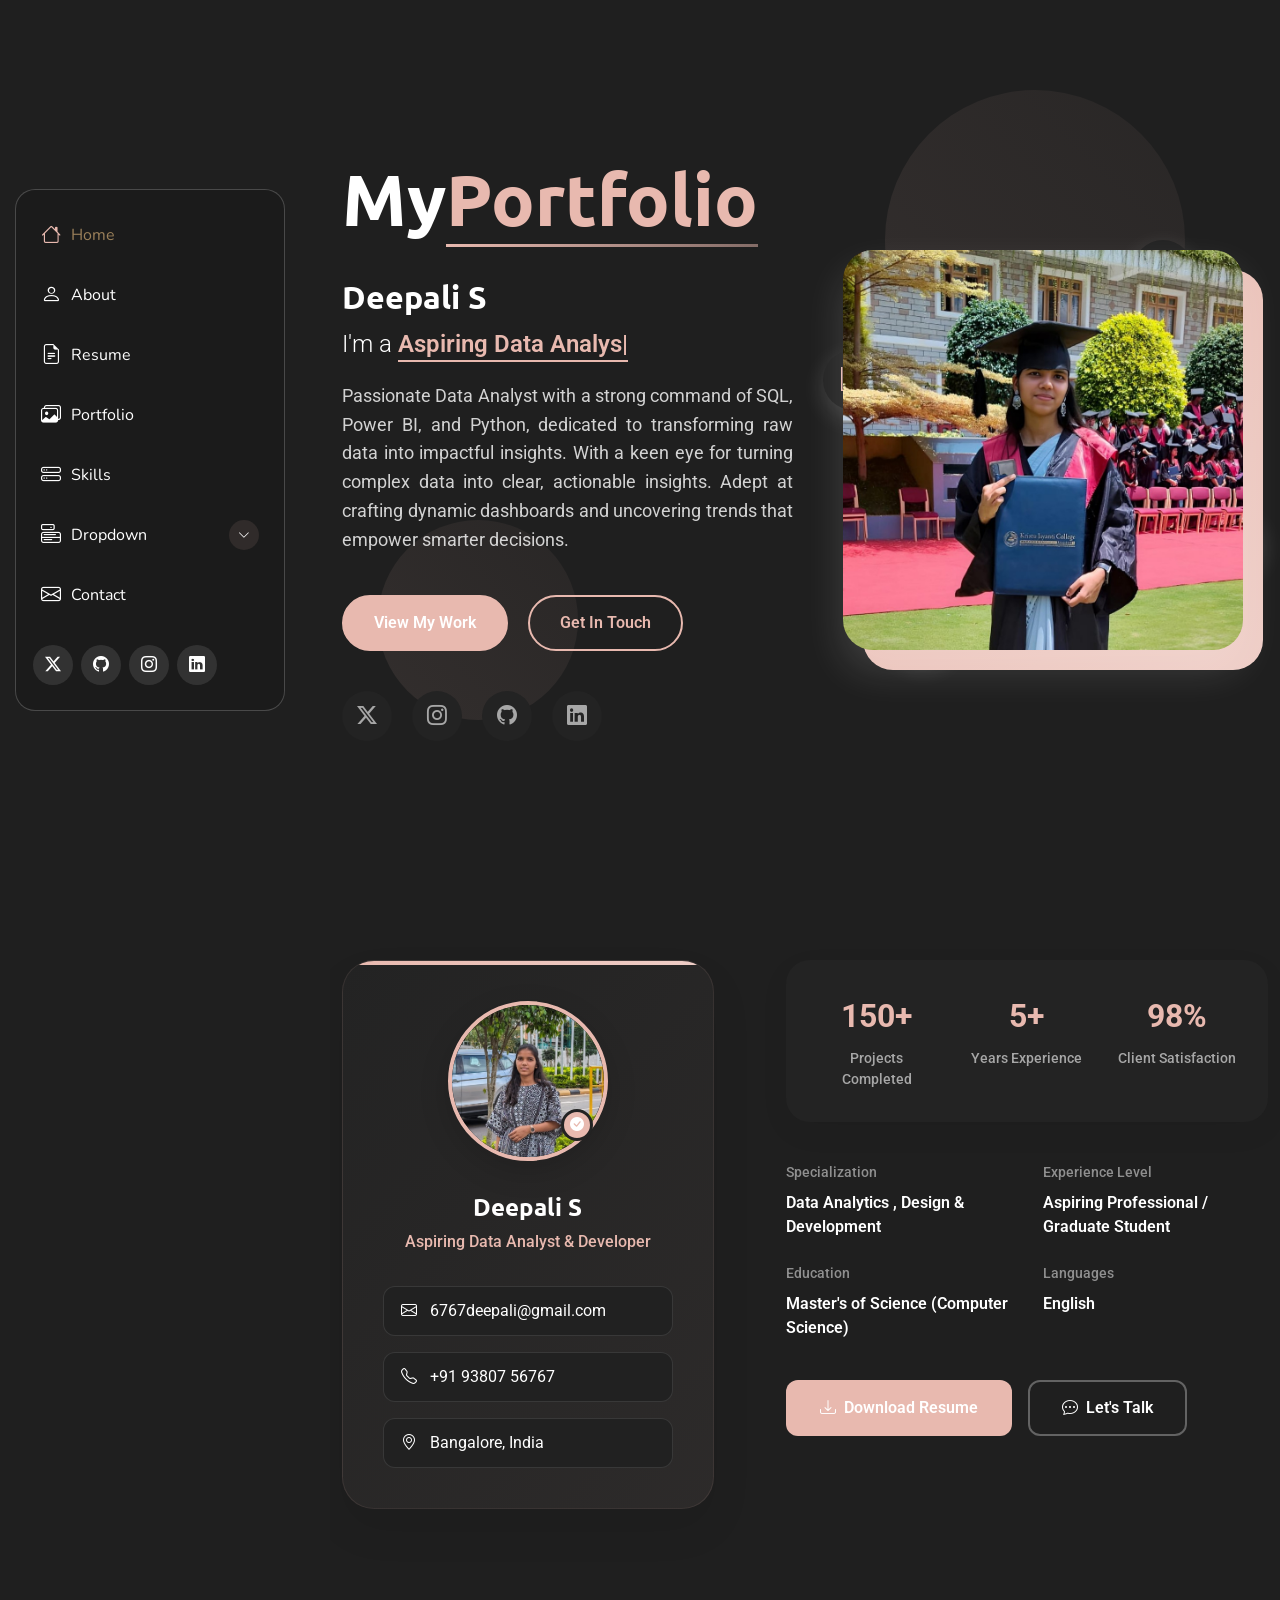
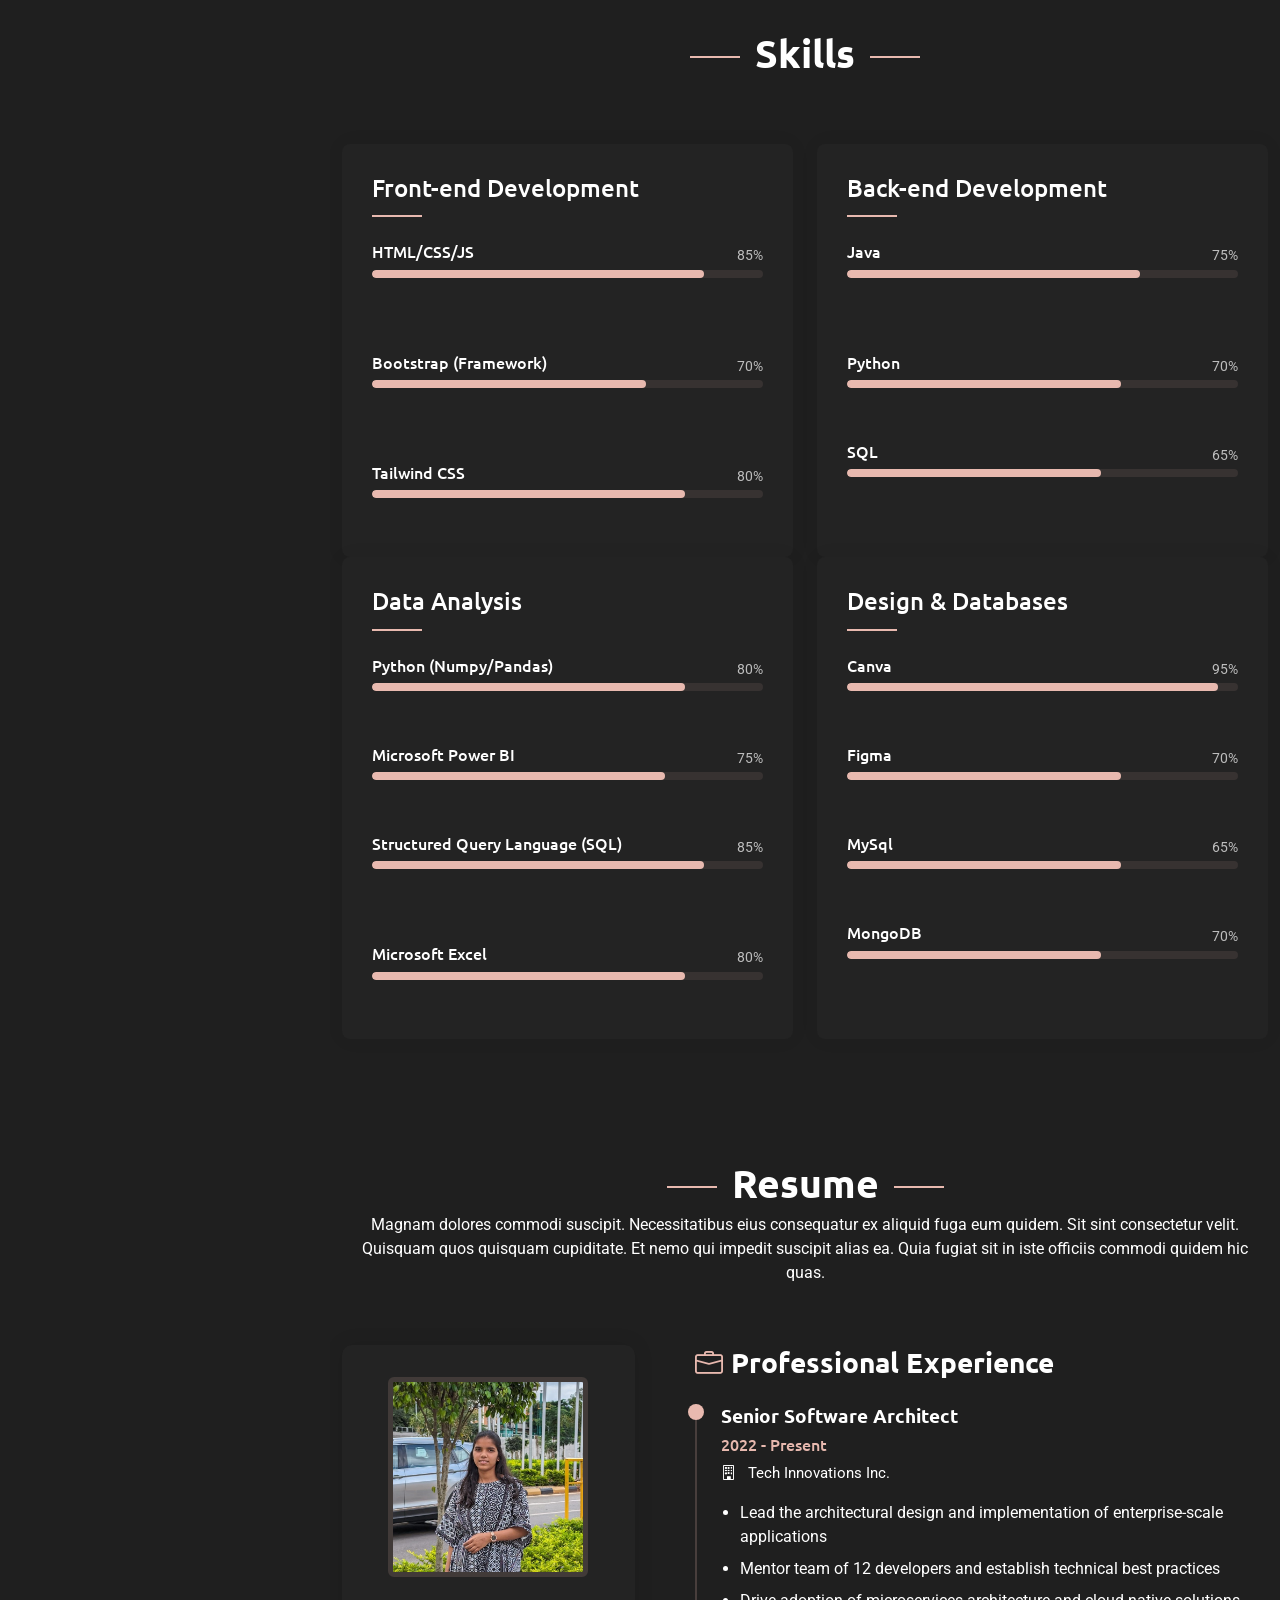
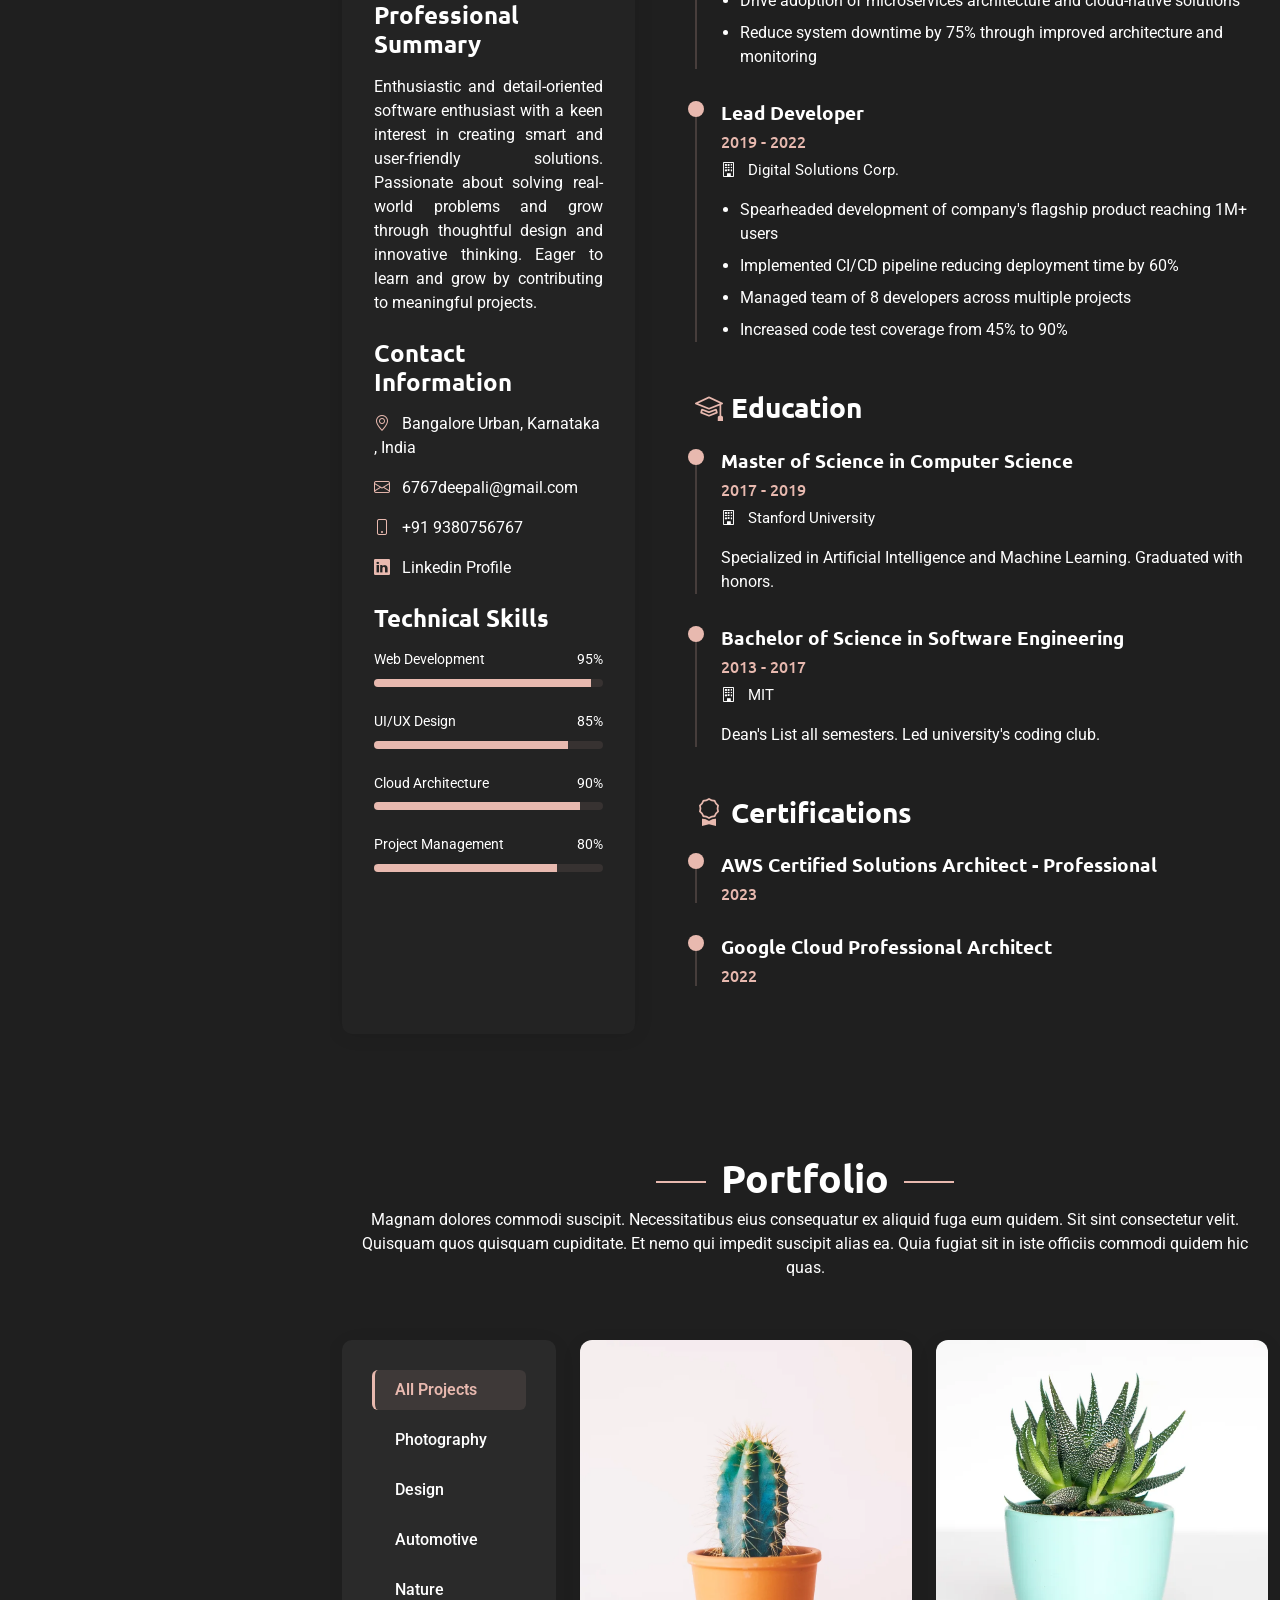
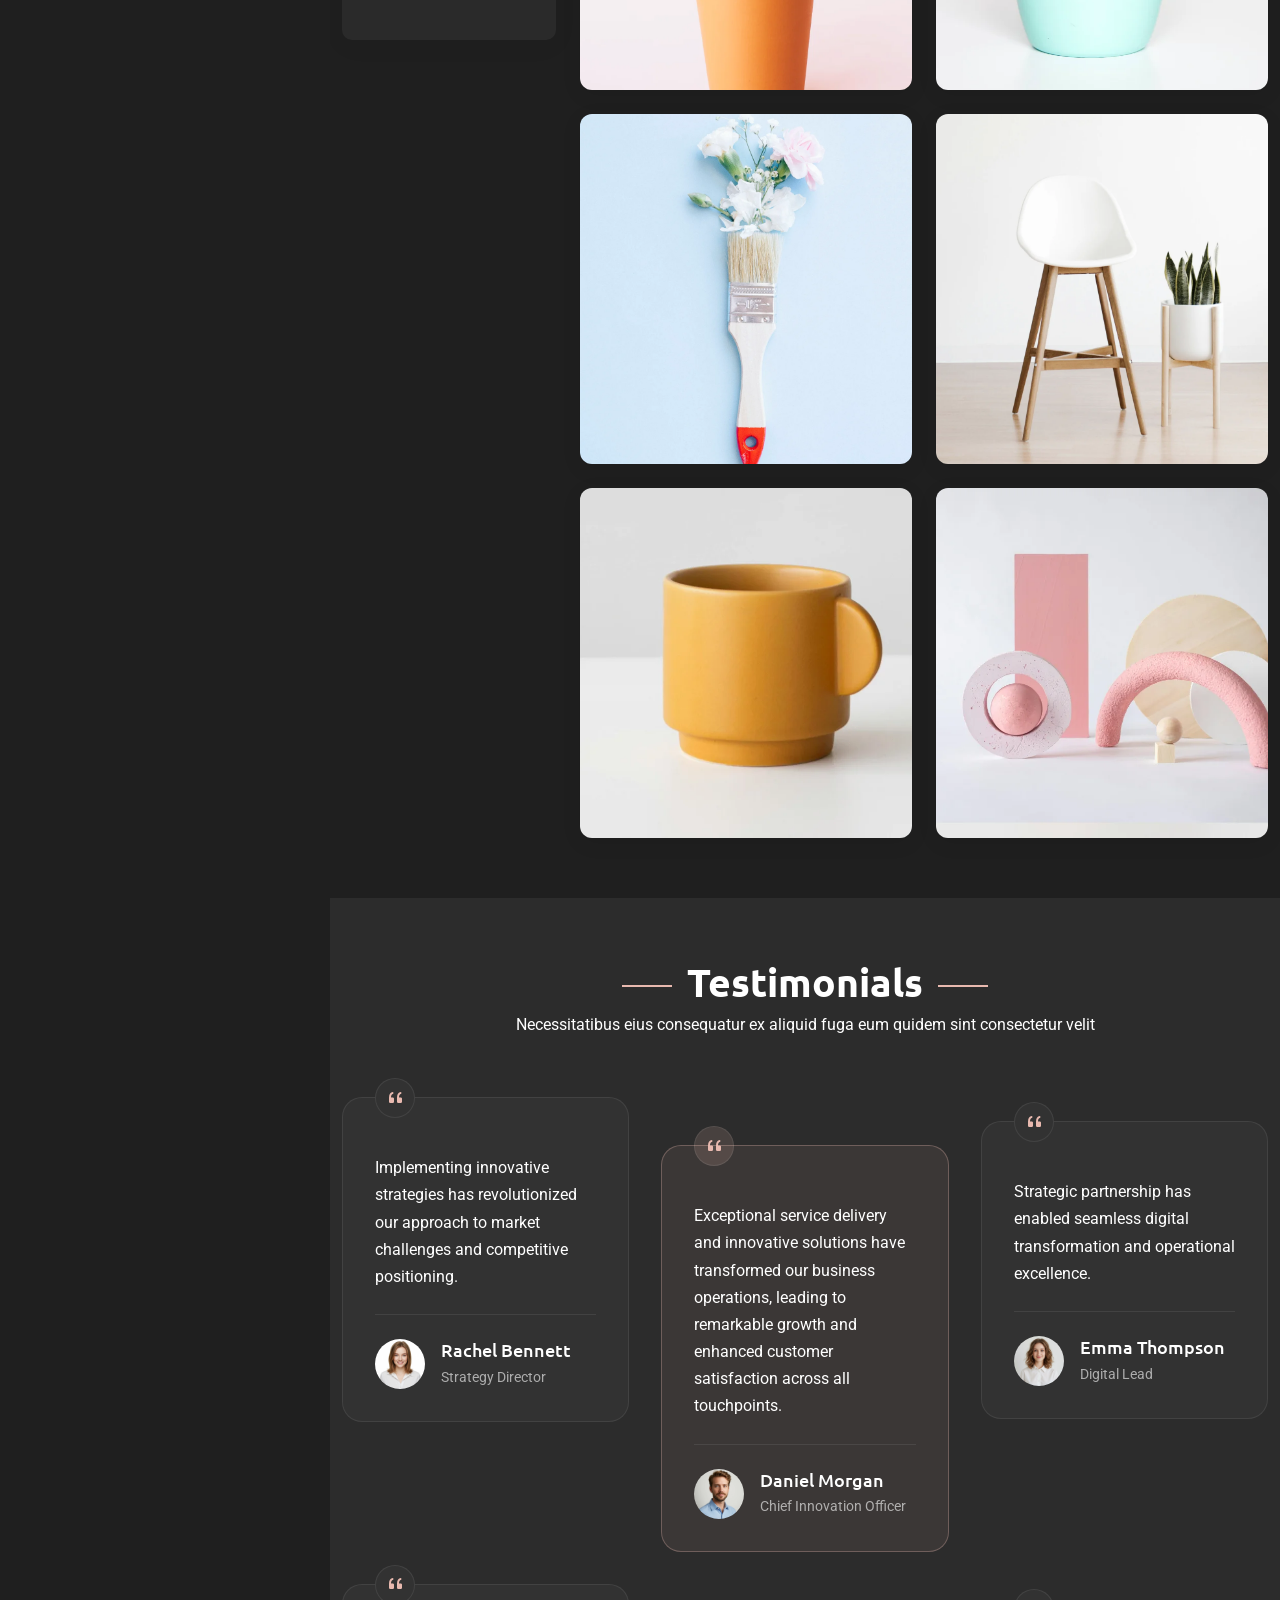
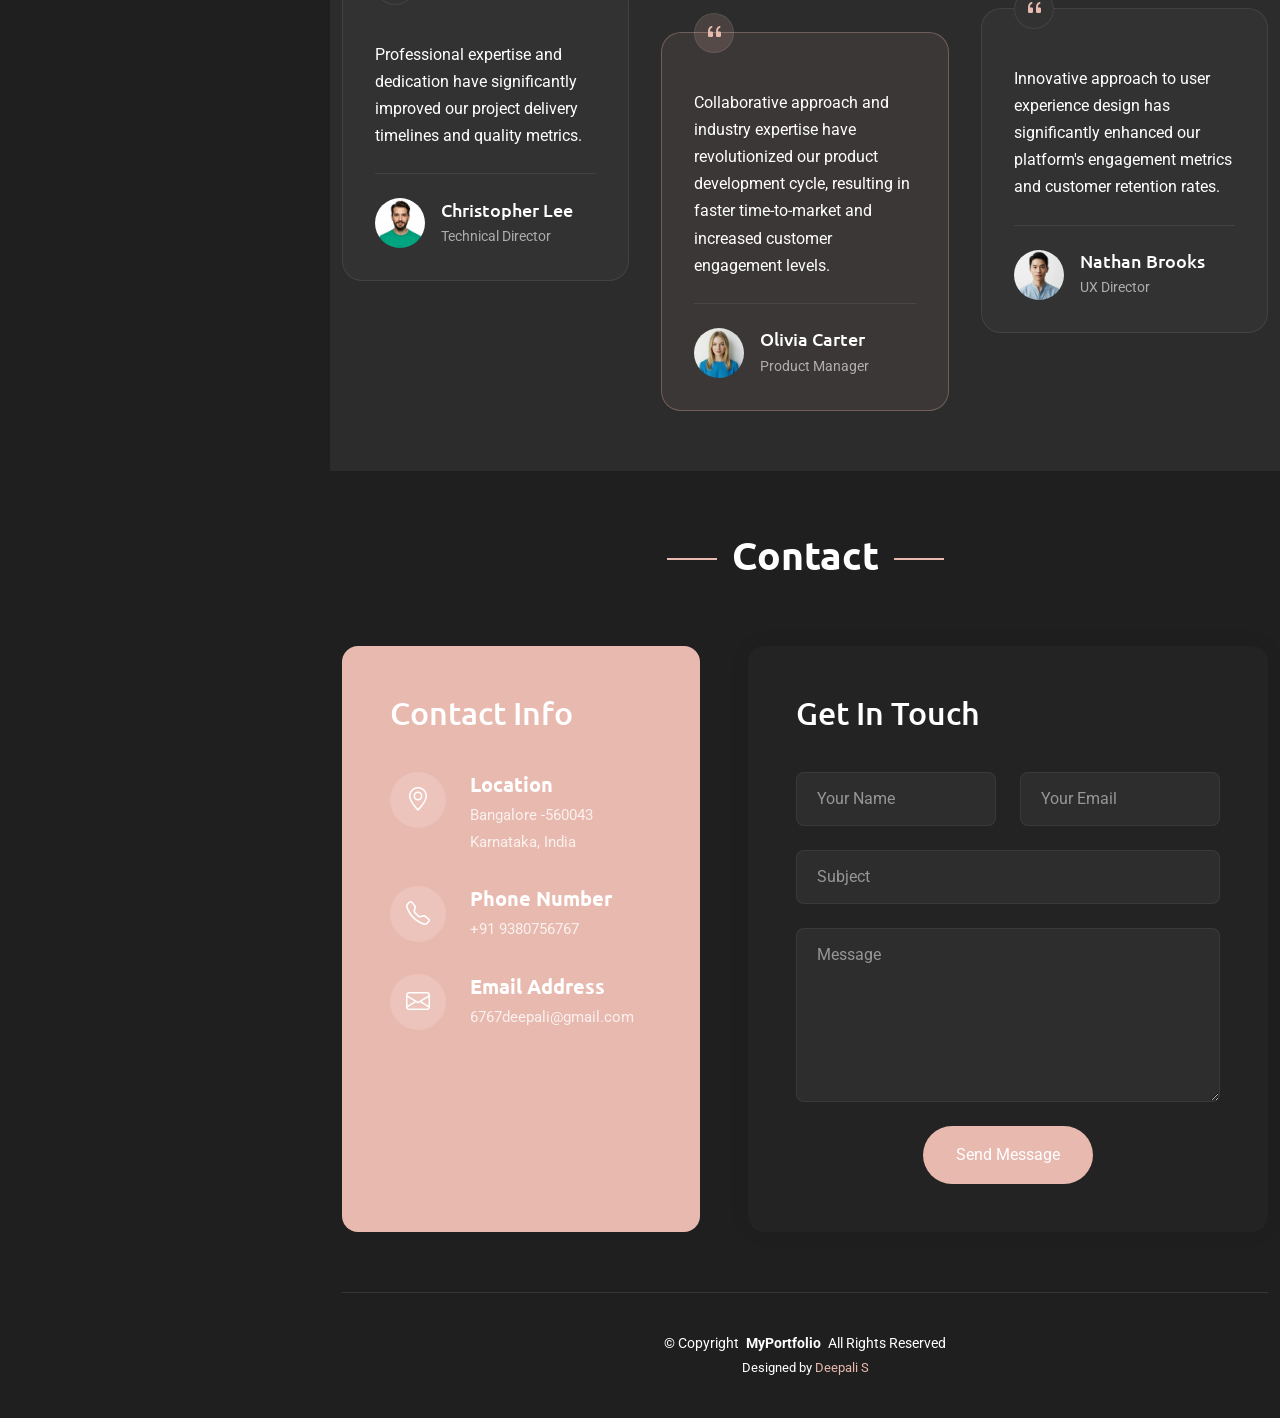
==== commit 4e247f10: "apply changes" ====
--- a/html/index.html
+++ b/html/index.html
@@ -100,10 +100,10 @@
 
             <div class="col-lg-6" data-aos="fade-right" data-aos-delay="100">
               <div class="hero-text">
-                <h1>My<span class="accent-text">Portfolio</span></h1>
+                <h1>My<span class="accent-text">Portfolio</span></h1><br>
                 <h2>Deepali S</h2>
                 <p class="lead">I'm a <span class="typed" data-typed-items="Aspiring Data Analyst, Designer, Python Developer, Developer"></span></p>
-                <p class="description">Passionate Data Analyst with a strong command of SQL, Power BI, and Python, dedicated to transforming raw data
+                <p class="description"  style="text-align: justify;">Passionate Data Analyst with a strong command of SQL, Power BI, and Python, dedicated to transforming raw data
                   into impactful insights. With a keen eye for turning complex data into clear, actionable insights.
                   Adept at crafting dynamic dashboards and uncovering trends that empower smarter decisions.</p>
 
@@ -527,7 +527,8 @@
               </div>
 
               <h3>Professional Summary</h3>
-              <p>Driven software architect with expertise in developing scalable, high-performance enterprise solutions. Passionate about leveraging cutting-edge technologies to solve complex business challenges.</p>
+              <p  style="text-align: justify;">Enthusiastic and detail-oriented software enthusiast with a keen interest in creating smart and user-friendly solutions. Passionate about solving real-world problems and grow through thoughtful design and innovative thinking. Eager to learn and grow by contributing to meaningful projects.
+              </p>
 
               <h3 class="mt-4">Contact Information</h3>
               <ul class="contact-info list-unstyled">
@@ -1080,8 +1081,7 @@
         <div class="row g-4 g-lg-5">
           <div class="col-lg-5">
             <div class="info-box">
-              <h3>Contact Info</h3>
-              <p>Praesent sapien massa, convallis a pellentesque nec, egestas non nisi. Vestibulum ante ipsum primis.</p>
+              <h3>Contact Info</h3><br>
 
               <div class="info-item">
                 <div class="icon-box">
@@ -1119,9 +1119,7 @@
 
           <div class="col-lg-7">
             <div class="contact-form">
-              <h3>Get In Touch</h3>
-              <p>Praesent sapien massa, convallis a pellentesque nec, egestas non nisi. Vestibulum ante ipsum primis.</p>
-
+              <h3>Get In Touch</h3><br>
               <form action="../forms/contact.php" method="post" class="php-email-form">
                 <div class="row gy-4">
 
@@ -1170,10 +1168,6 @@
         <p>© <span>Copyright</span> <strong class="px-1 sitename">MyPortfolio</strong> <span>All Rights Reserved</span></p>
       </div>
       <div class="credits">
-        <!-- All the links in the footer should remain intact. -->
-        <!-- You can delete the links only if you've purchased the pro version. -->
-        <!-- Licensing information: https://bootstrapmade.com/license/ -->
-        <!-- Purchase the pro version with working PHP/AJAX contact form: [buy-url] -->
         Designed by <a href="#">Deepali S</a>
       </div>
     </div>
--- a/assets/css/main.css
+++ b/assets/css/main.css
@@ -1551,6 +1551,7 @@
   margin-bottom: 0;
 }
 
+
 @media (max-width: 991.98px) {
   .resume .resume-side {
     margin-bottom: 2rem;
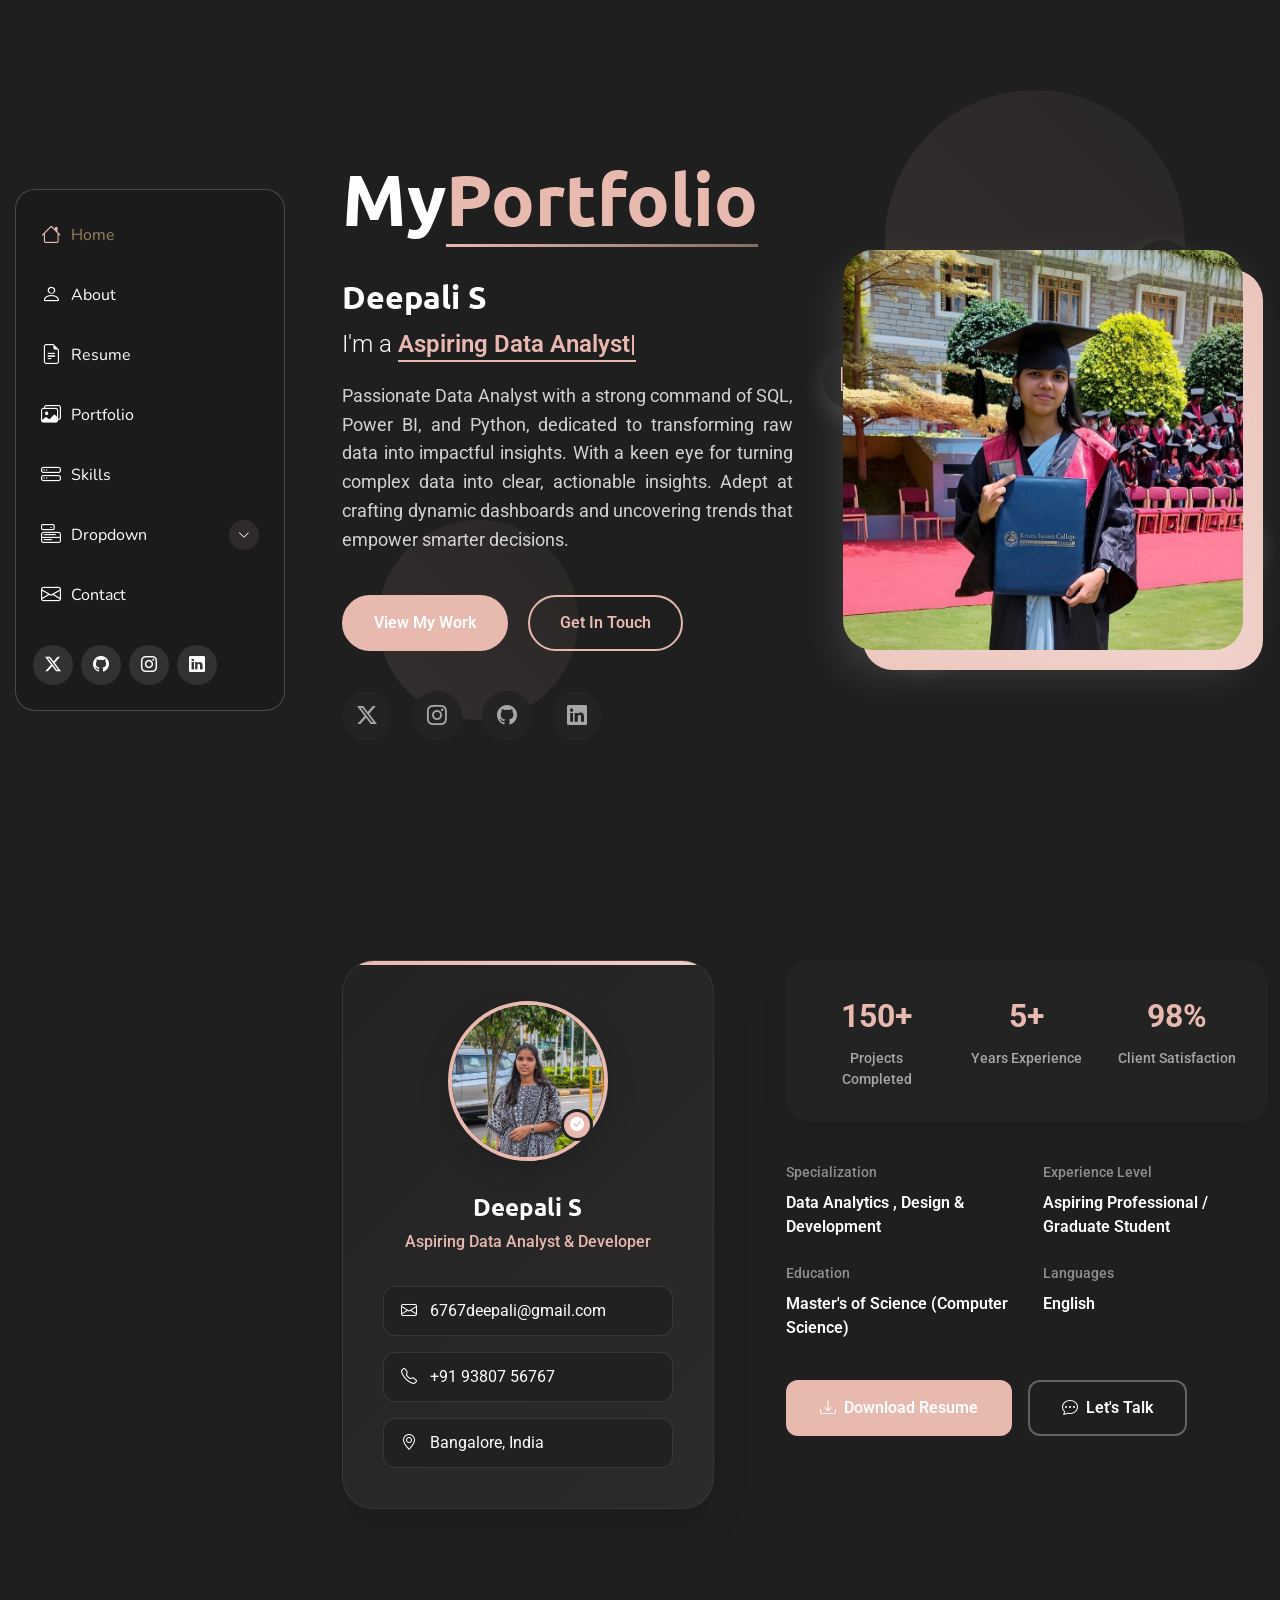
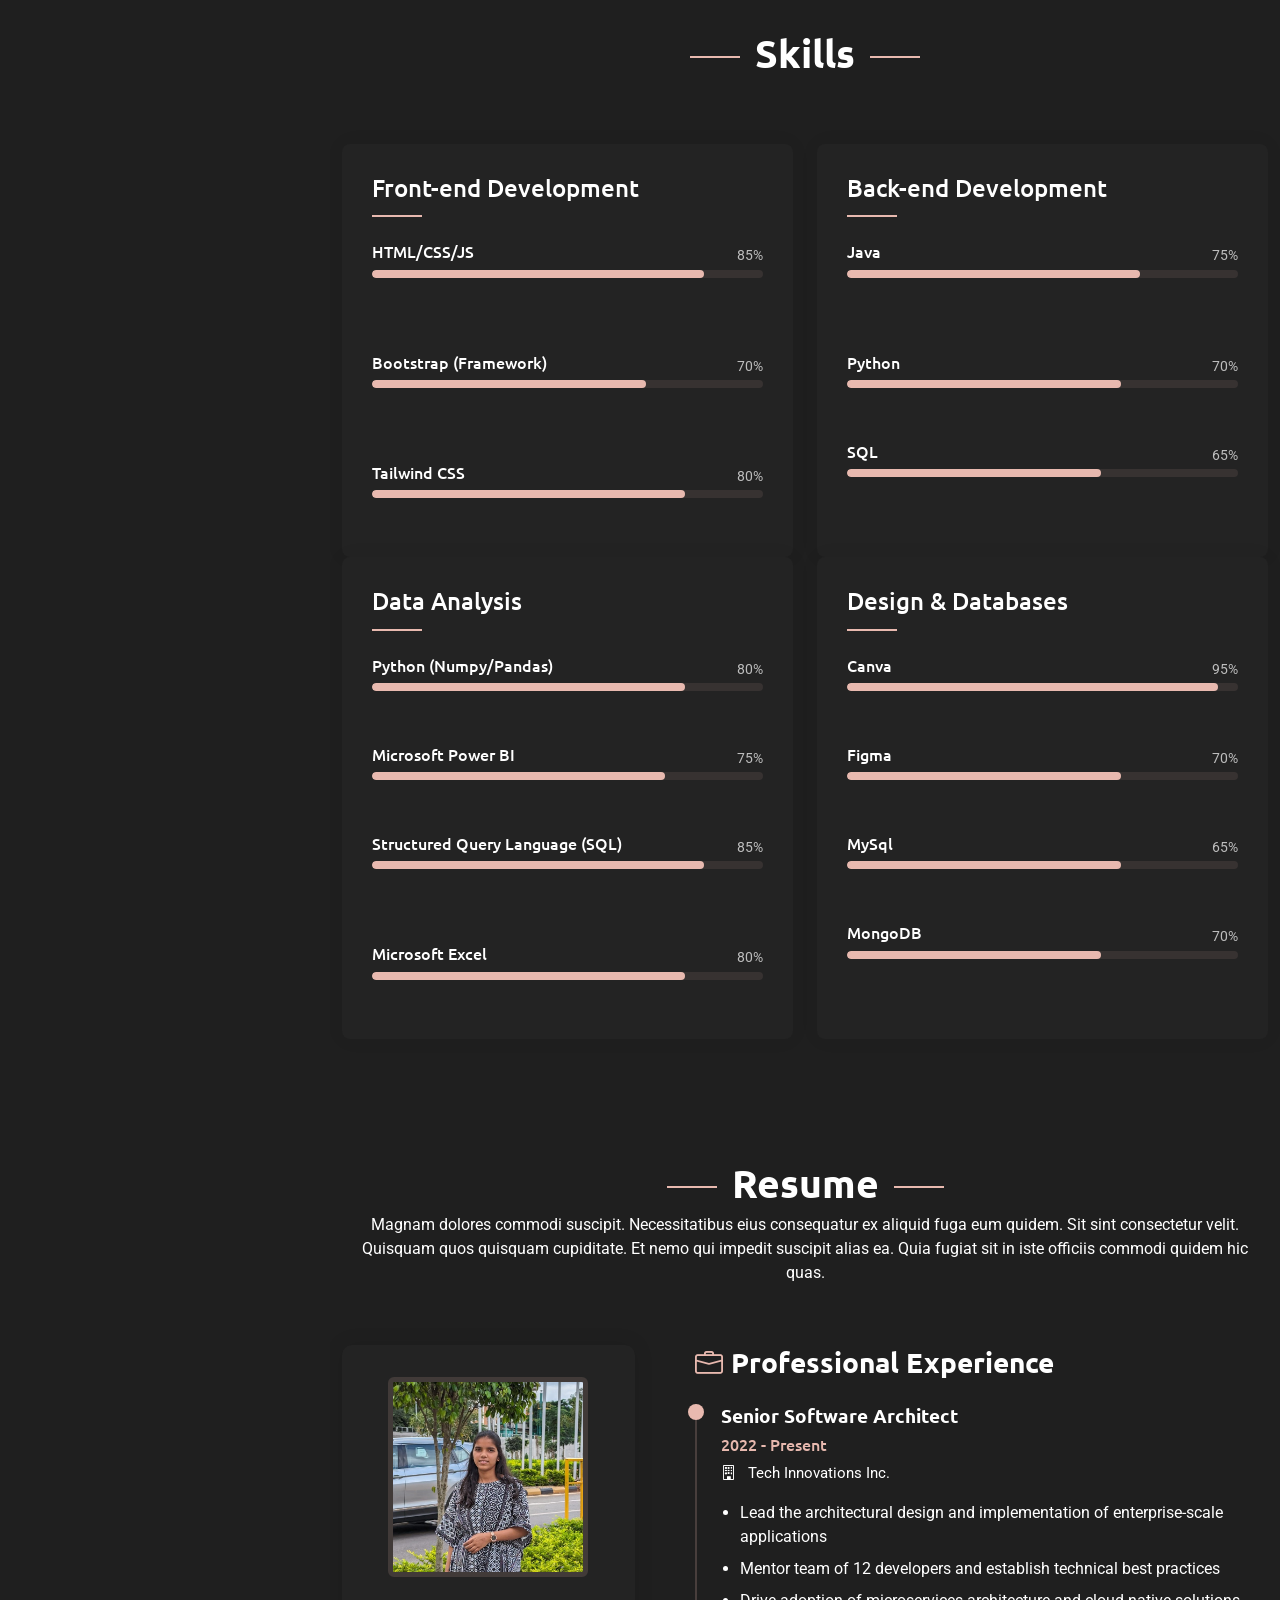
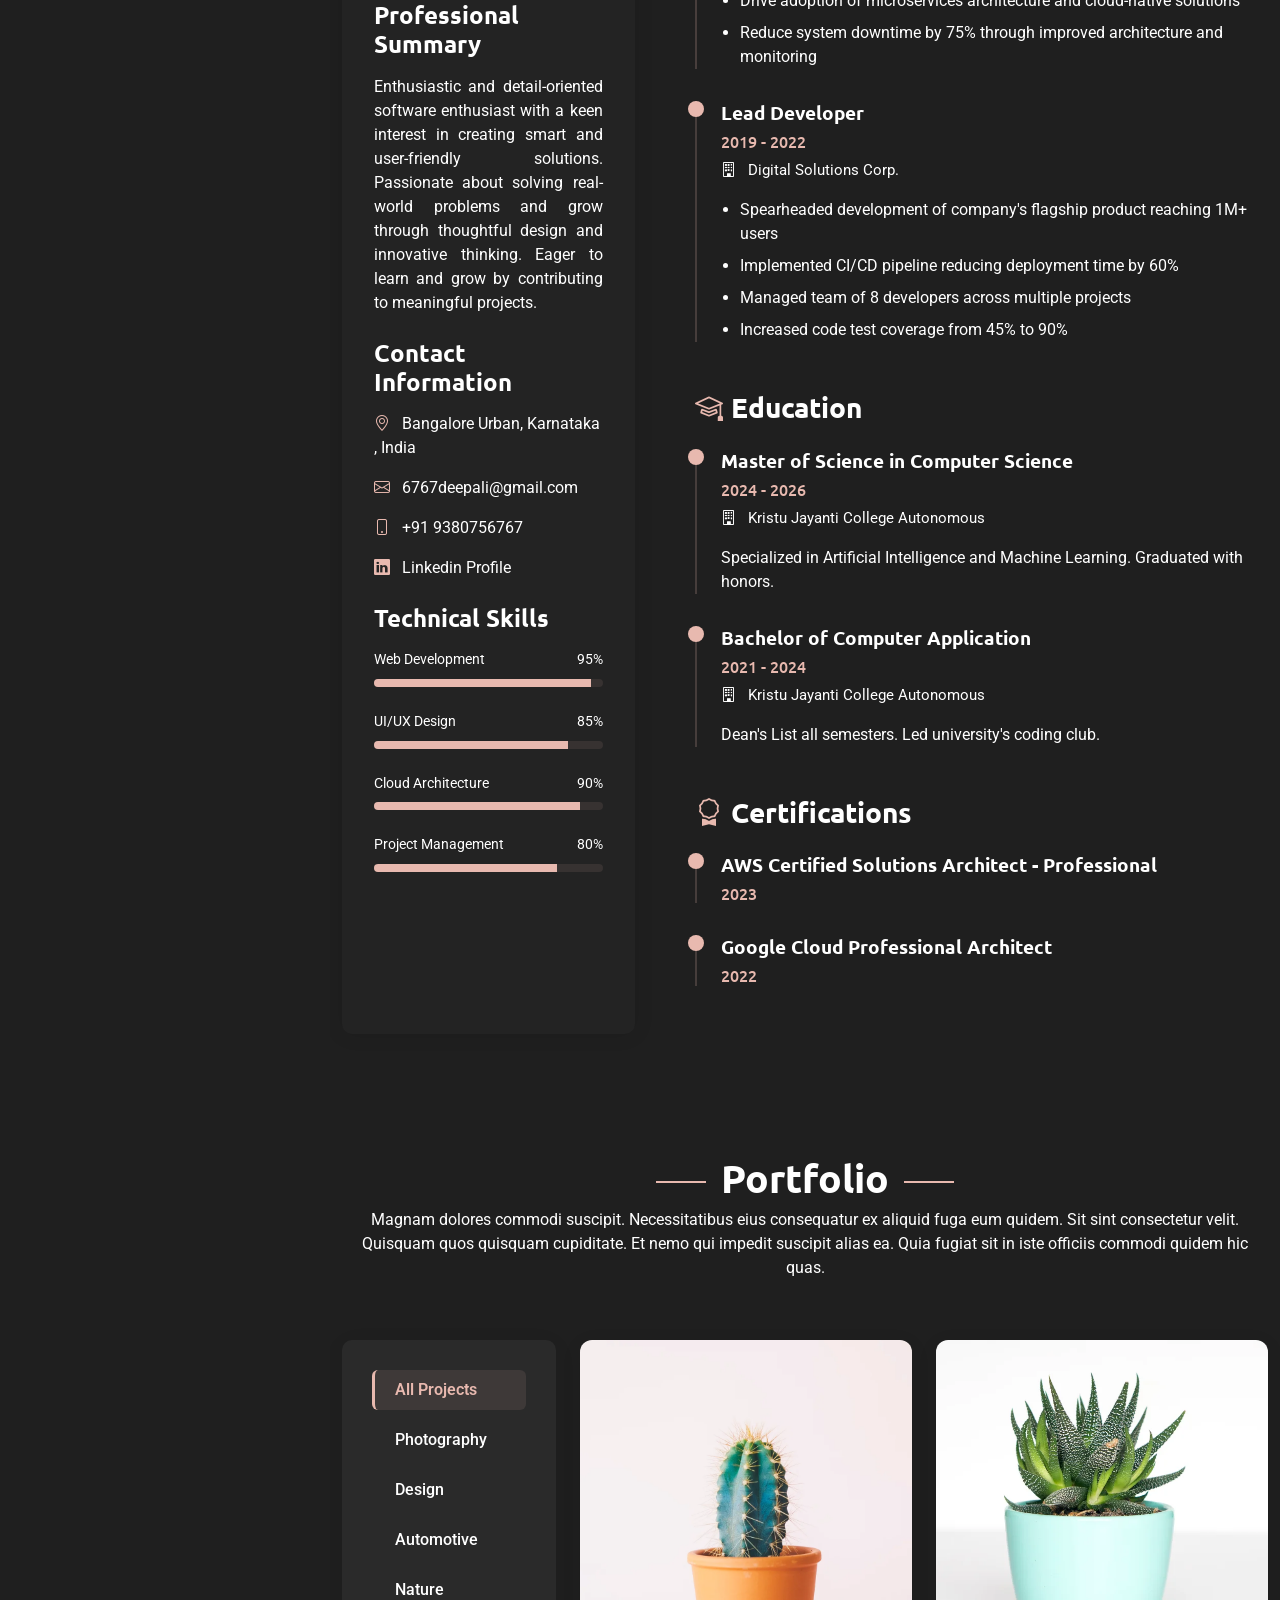
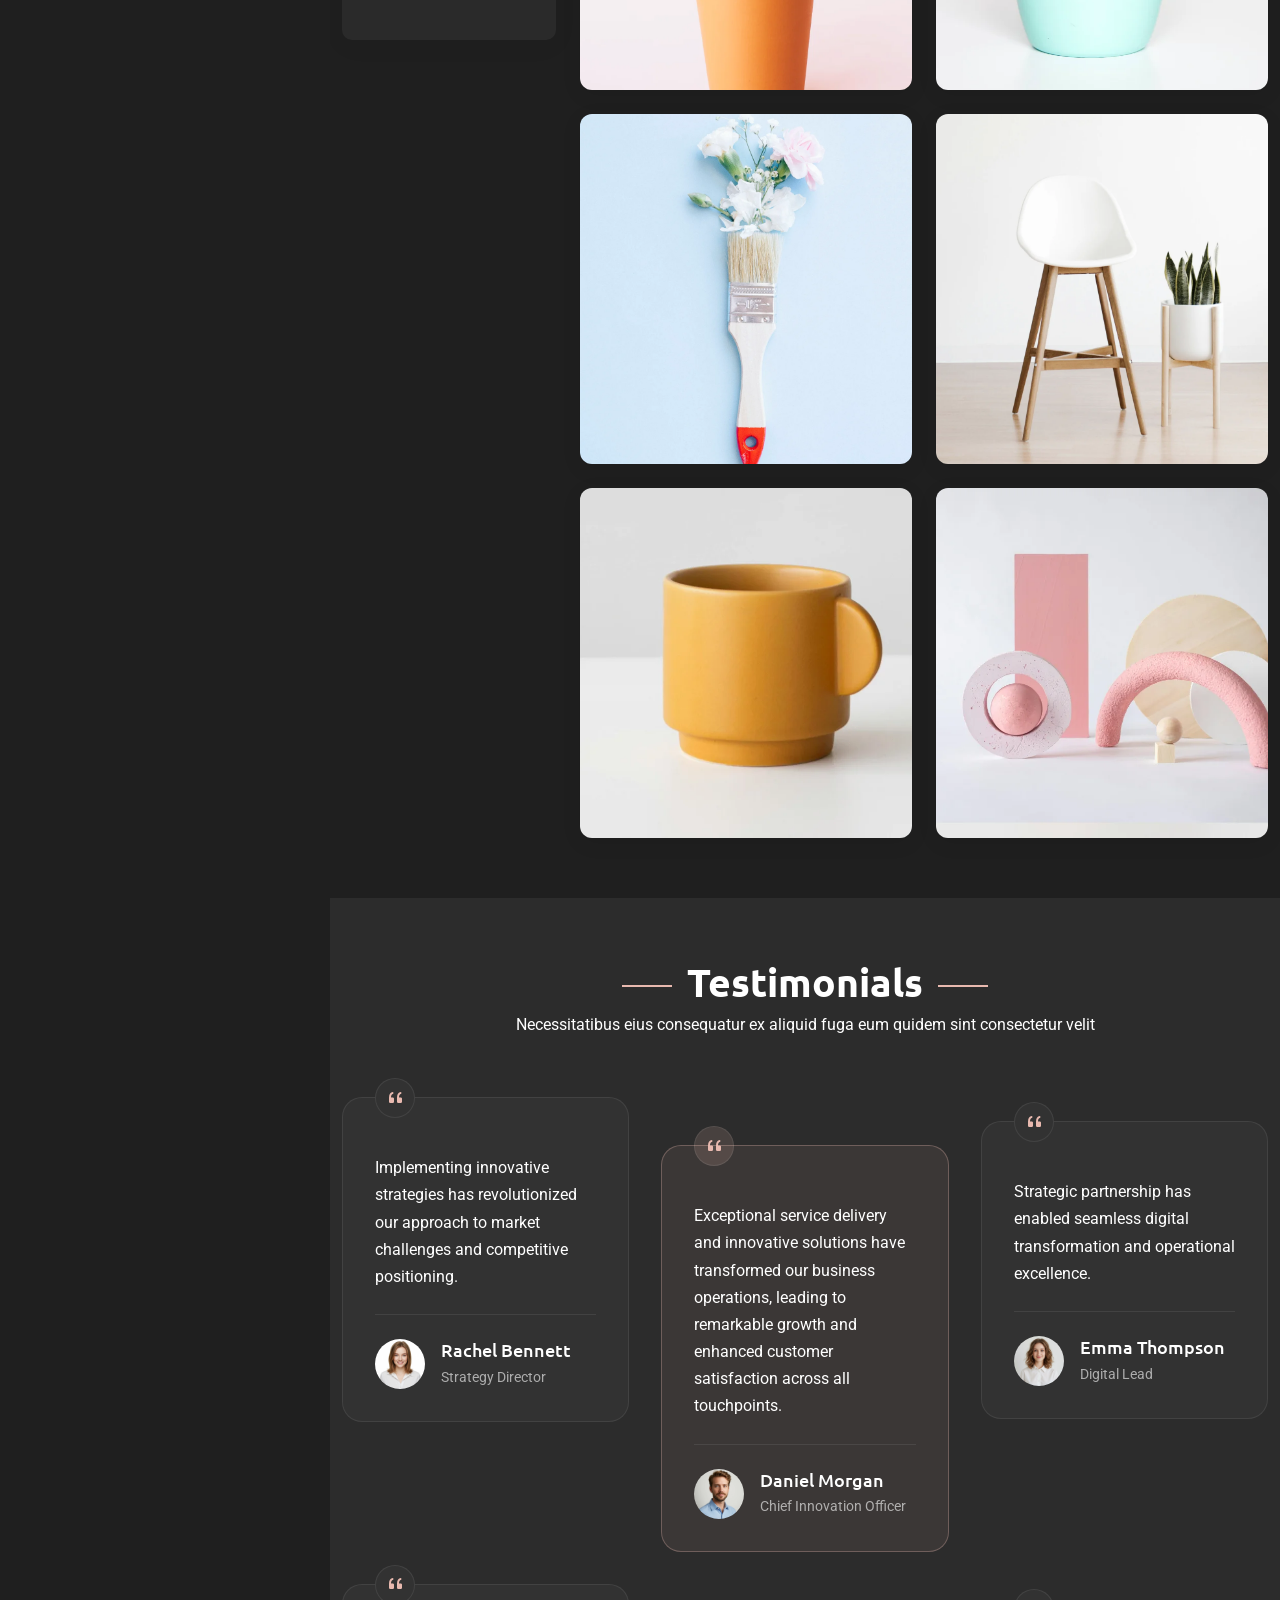
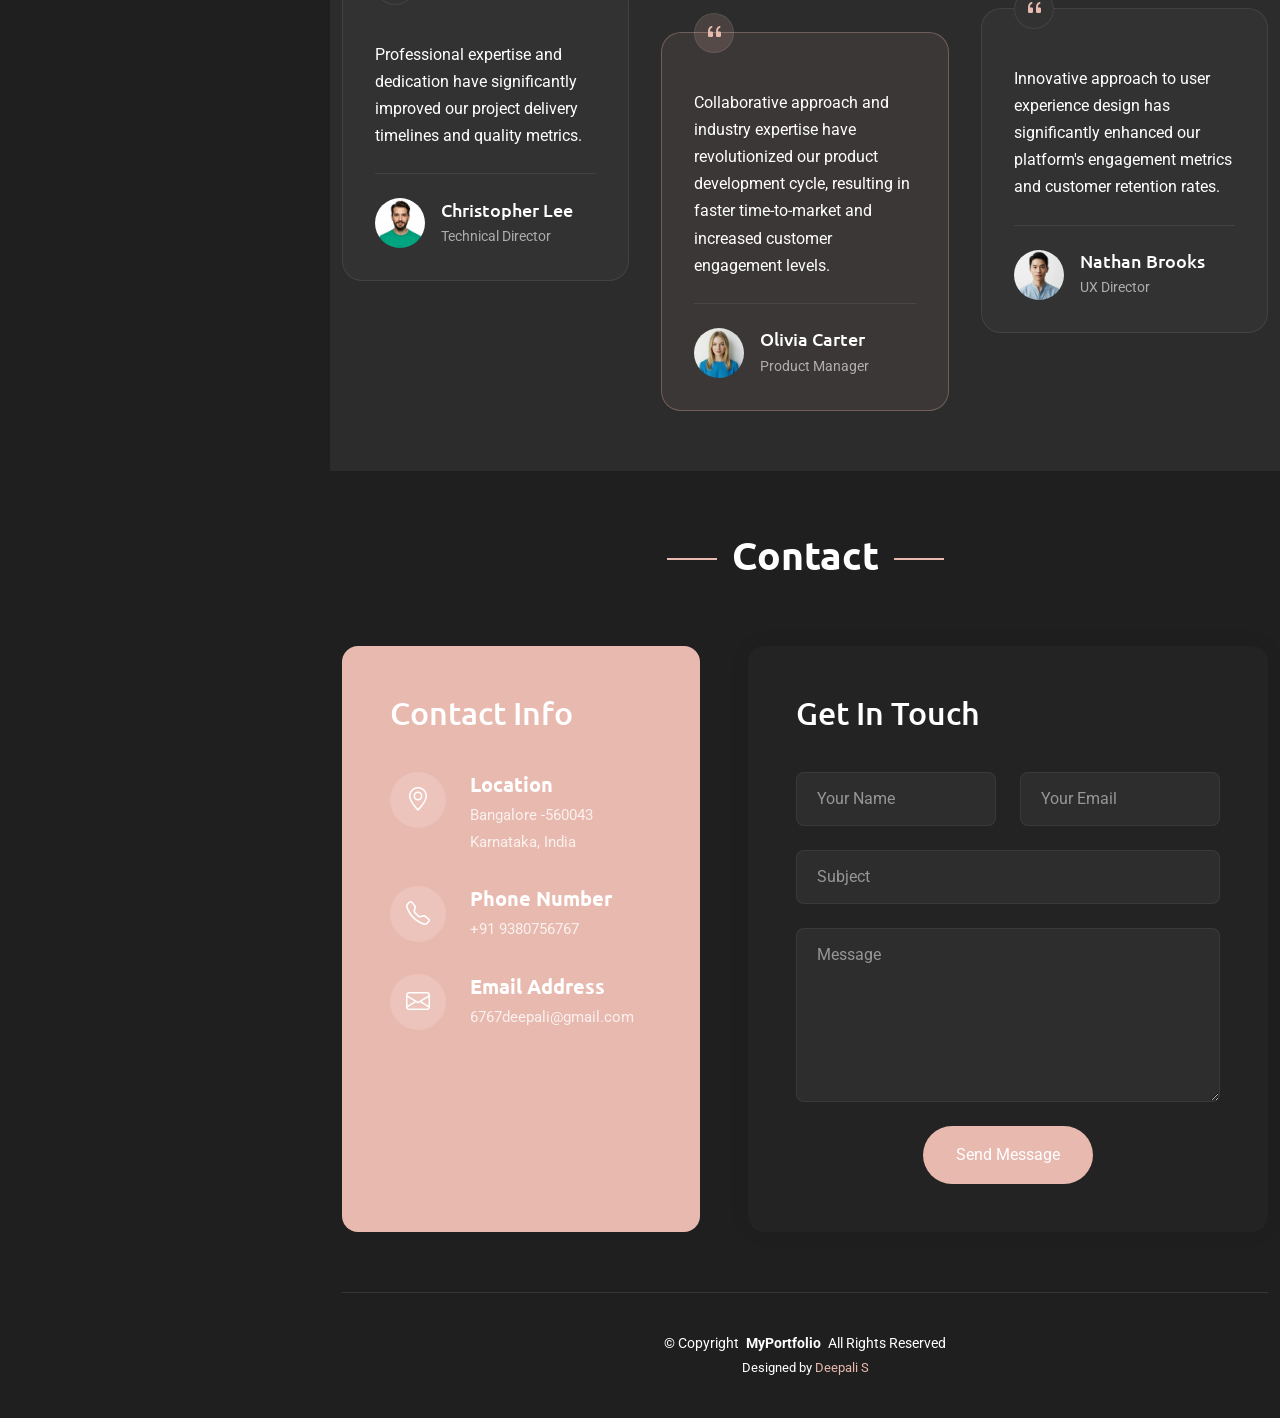
==== commit 37cf1418: "initial commit" ====
--- a/html/index.html
+++ b/html/index.html
@@ -621,15 +621,15 @@
 
               <div class="resume-item">
                 <h4>Master of Science in Computer Science</h4>
-                <h5>2017 - 2019</h5>
-                <p class="company"><i class="bi bi-building"></i> Stanford University</p>
+                <h5>2024 - 2026</h5>
+                <p class="company"><i class="bi bi-building"></i> Kristu Jayanti College Autonomous </p>
                 <p>Specialized in Artificial Intelligence and Machine Learning. Graduated with honors.</p>
               </div>
 
               <div class="resume-item">
-                <h4>Bachelor of Science in Software Engineering</h4>
-                <h5>2013 - 2017</h5>
-                <p class="company"><i class="bi bi-building"></i> MIT</p>
+                <h4>Bachelor of Computer Application</h4>
+                <h5>2021 - 2024</h5>
+                <p class="company"><i class="bi bi-building"></i> Kristu Jayanti College Autonomous</p>
                 <p>Dean's List all semesters. Led university's coding club.</p>
               </div>
             </div>
